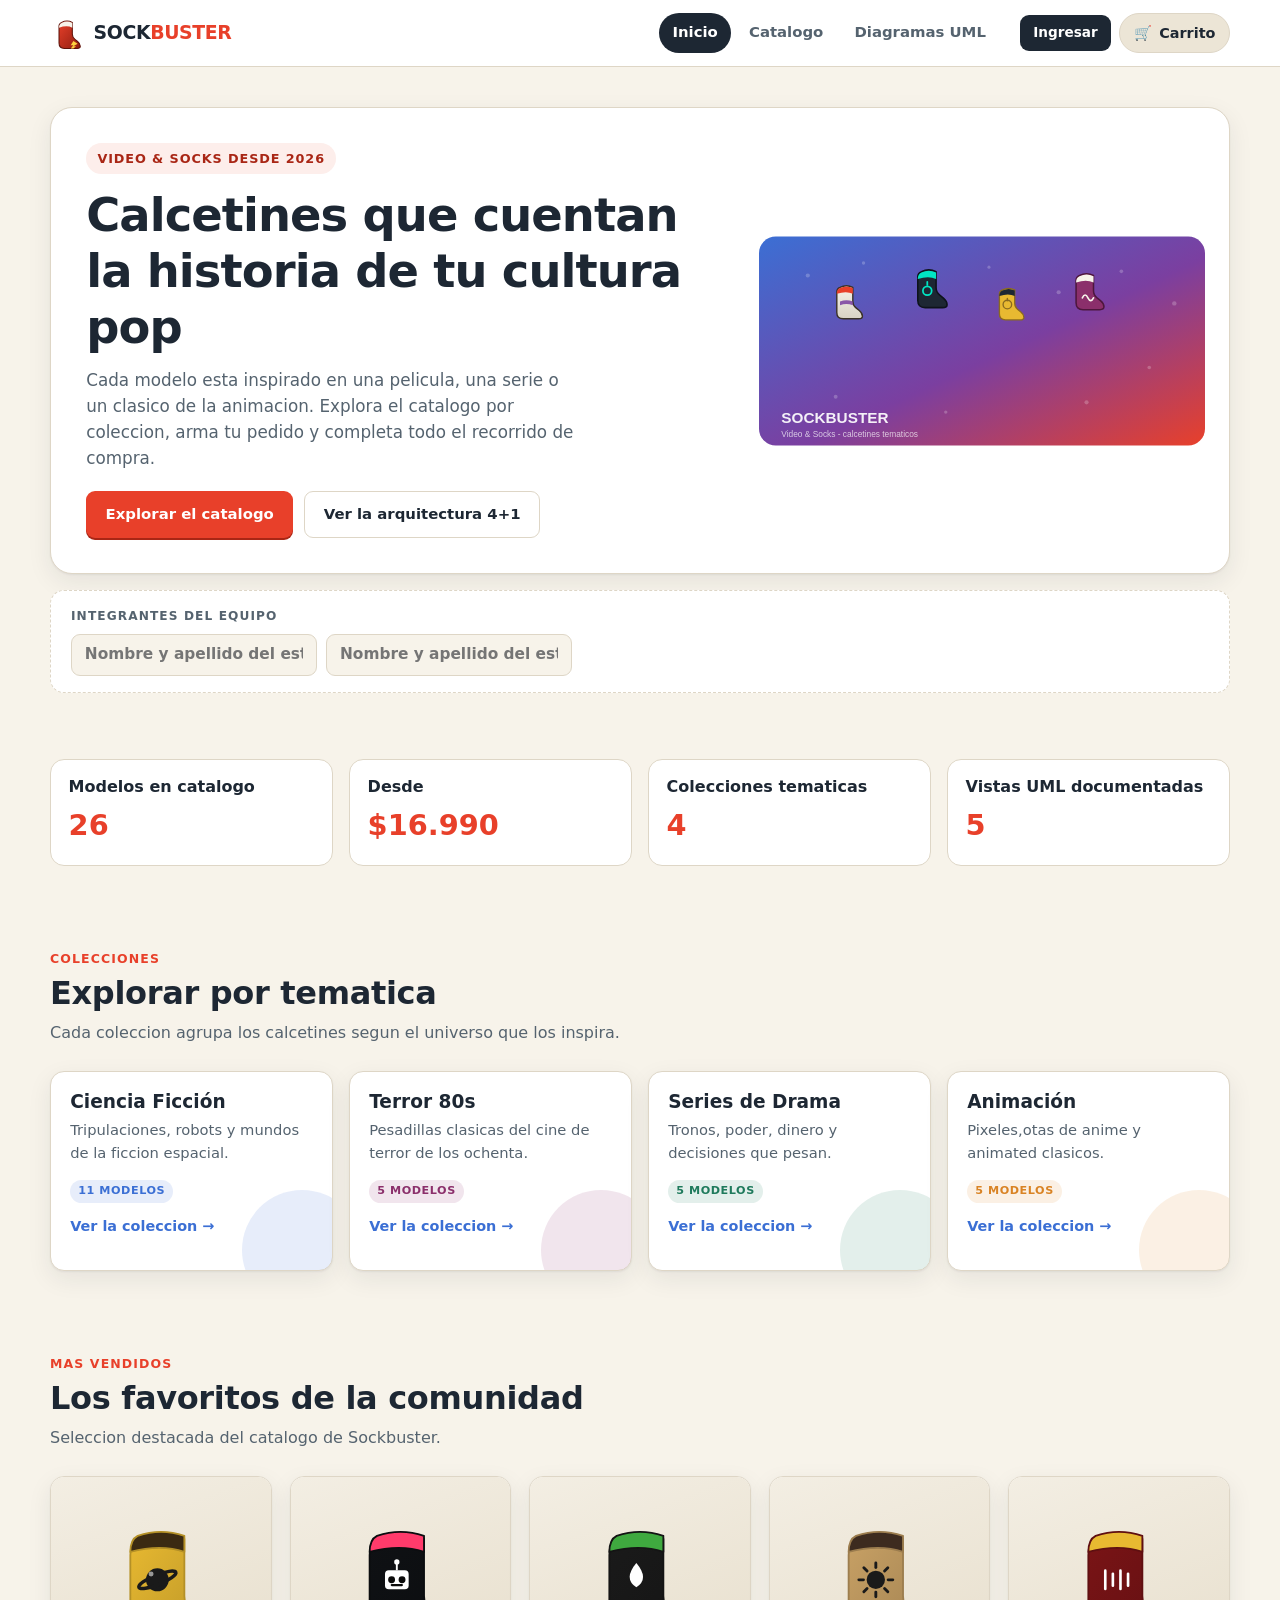
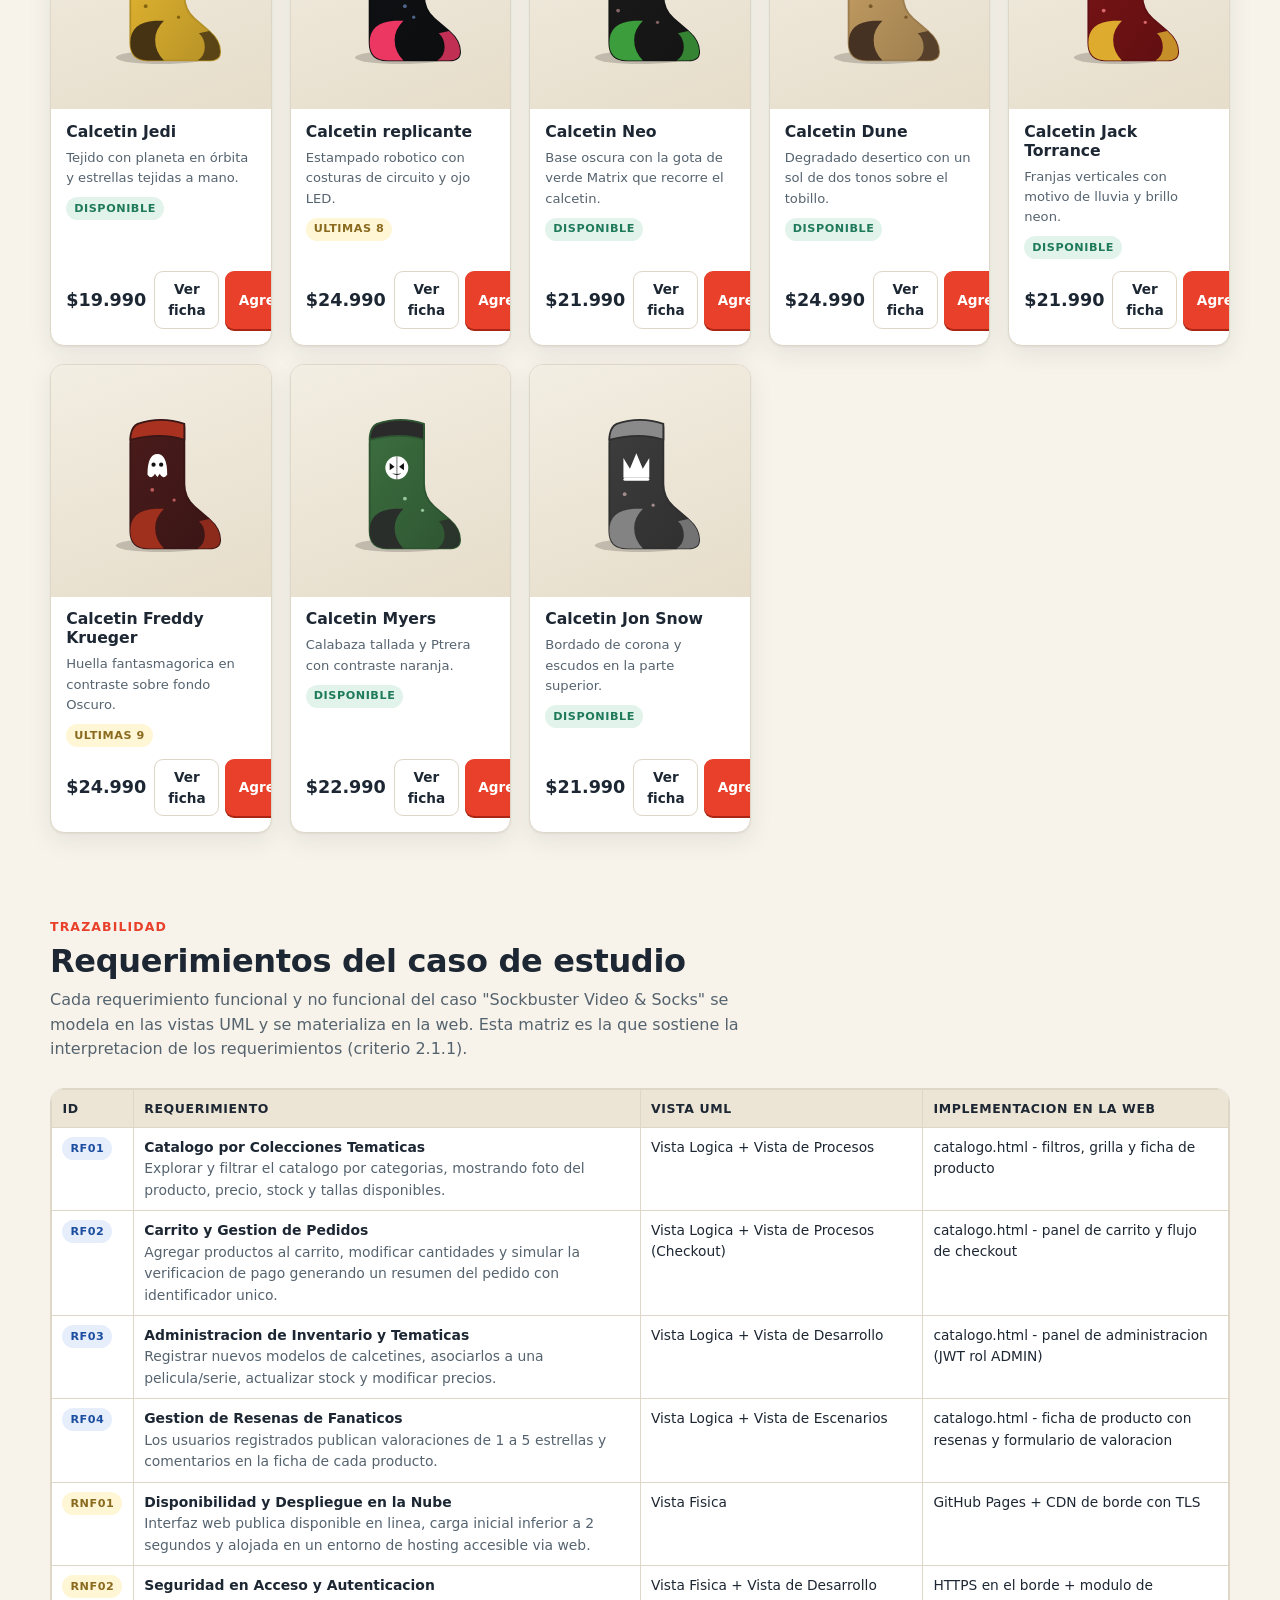
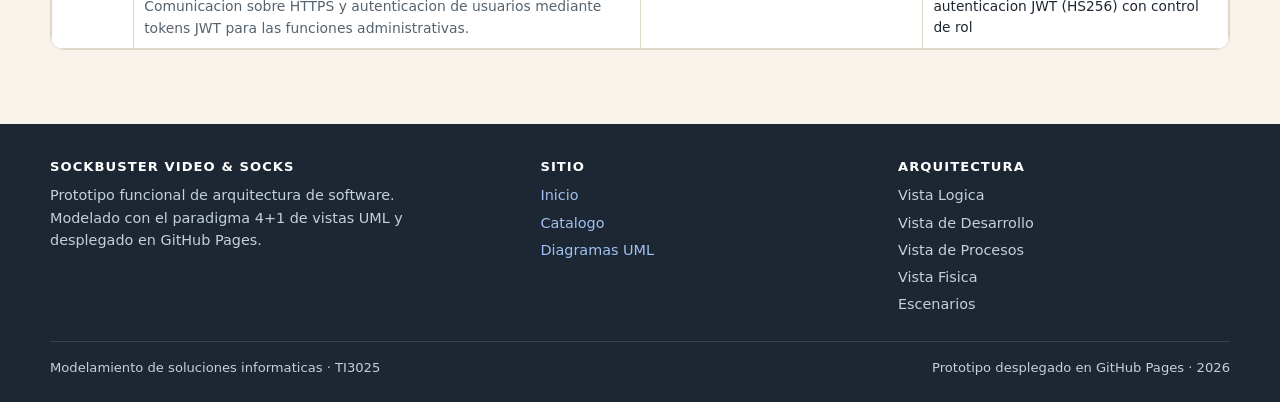
==== index.html @ 5c817a1e "feat: Sockbuster Video & Socks - prototipo web con arquitectura 4+1 Sitio estatico de tres paginas (" ====
<!DOCTYPE html>
<html lang="es">
<head>
  <meta charset="UTF-8">
  <meta name="viewport" content="width=device-width, initial-scale=1">
  <title>Sockbuster Video &amp; Socks - Calcetines tematicos</title>
  <meta name="description" content="Sockbuster: tienda especializada en calcetines tematicos inspirados en peliculas clasicas, series de culto y cultura pop. Prototipo web con arquitectura 4+1 UML.">
  <link rel="icon" type="image/svg+xml" href="assets/img/logo.svg">
  <link rel="stylesheet" href="assets/css/estilos.css">
</head>
<body>
  <header class="cabecera">
    <div class="contenedor cabecera__fila">
      <a class="marca" href="index.html">
        <img src="assets/img/logo.svg" alt="Logo de Sockbuster" width="34" height="34">
        <span>SOCK<b>BUSTER</b></span>
      </a>
      <nav class="nav-principal" aria-label="Navegacion principal">
        <a href="index.html">Inicio</a>
        <a href="catalogo.html">Catalogo</a>
        <a href="diagramas.html">Diagramas UML</a>
      </nav>
      <div class="acciones-cabecera">
        <div id="zonaSesion" style="display:flex;gap:.4rem;align-items:center"></div>
        <button class="boton-icono" type="button" id="botonAbrirCarrito" aria-label="Abrir carrito de compras">
          <span aria-hidden="true">🛒</span> Carrito
          <span class="contador" id="contadorCarrito" hidden>0</span>
        </button>
      </div>
    </div>
  </header>

  <main>
    <!-- ------------------------------------------------------------ hero -->
    <section class="hero">
      <div class="contenedor">
        <div class="hero__panel">
          <div class="hero__texto">
            <span class="hero__etiqueta">Video &amp; Socks desde 2026</span>
            <h1>Calcetines que cuentan la historia de tu cultura pop</h1>
            <p class="hero__destacado">
              Cada modelo esta inspirado en una pelicula, una serie o un clasico de la animacion.
              Explora el catalogo por coleccion, arma tu pedido y completa todo el recorrido de compra.
            </p>
            <div class="hero__cta">
              <a class="boton boton--primario" href="catalogo.html">Explorar el catalogo</a>
              <a class="boton boton--fantasma" href="diagramas.html">Ver la arquitectura 4+1</a>
            </div>
          </div>
          <div class="hero__arte">
            <img src="assets/img/hero.svg" alt="Coleccion de calcetines tematicos Sockbuster" width="640" height="300">
          </div>
        </div>

        <!-- ------------------------------------------------- credenciales -->
        <div class="creditos">
          <div class="creditos__titulo">Integrantes del equipo</div>
          <div class="creditos__nombres">
            <!-- Los nombres de los estudiantes se completan aqui (campos editables). -->
            <input class="campo-nombre" type="text" placeholder="Nombre y apellido del estudiante" aria-label="Nombre del estudiante">
            <input class="campo-nombre" type="text" placeholder="Nombre y apellido del estudiante" aria-label="Nombre del estudiante">
          </div>
        </div>
      </div>
    </section>

    <!-- ------------------------------------------------------ metricas -->
    <section class="seccion">
      <div class="contenedor">
        <div class="rejilla-2" style="grid-template-columns:repeat(auto-fit,minmax(200px,1fr))">
          <div class="tarjeta-info">
            <h4>Modelos en catalogo</h4>
            <p style="font-size:1.8rem;font-weight:800;margin:0;color:var(--rojo)" id="totalModelos">-</p>
          </div>
          <div class="tarjeta-info">
            <h4>Desde</h4>
            <p style="font-size:1.8rem;font-weight:800;margin:0;color:var(--rojo)" id="precioDesde">-</p>
          </div>
          <div class="tarjeta-info">
            <h4>Colecciones tematicas</h4>
            <p style="font-size:1.8rem;font-weight:800;margin:0;color:var(--rojo)">4</p>
          </div>
          <div class="tarjeta-info">
            <h4>Vistas UML documentadas</h4>
            <p style="font-size:1.8rem;font-weight:800;margin:0;color:var(--rojo)">5</p>
          </div>
        </div>
      </div>
    </section>

    <!-- --------------------------------------------------- colecciones -->
    <section class="seccion">
      <div class="contenedor">
        <div class="seccion__cabecera">
          <div class="eyebrow">Colecciones</div>
          <h2>Explorar por tematica</h2>
          <p>Cada coleccion agrupa los calcetines segun el universo que los inspira.</p>
        </div>
        <div class="rejilla-colecciones" id="rejillaColecciones"></div>
      </div>
    </section>

    <!-- ------------------------------------------------------ destacados -->
    <section class="seccion">
      <div class="contenedor">
        <div class="seccion__cabecera">
          <div class="eyebrow">Mas vendidos</div>
          <h2>Los favoritos de la comunidad</h2>
          <p>Seleccion destacada del catalogo de Sockbuster.</p>
        </div>
        <div class="rejilla-productos" id="rejillaDestacados"></div>
      </div>
    </section>

    <!-- --------------------------------------------------- requerimientos -->
    <section class="seccion">
      <div class="contenedor">
        <div class="seccion__cabecera">
          <div class="eyebrow">Trazabilidad</div>
          <h2>Requerimientos del caso de estudio</h2>
          <p>
            Cada requerimiento funcional y no funcional del caso "Sockbuster Video &amp; Socks" se
            modela en las vistas UML y se materializa en la web. Esta matriz es la que sostiene la
            interpretacion de los requerimientos (criterio 2.1.1).
          </p>
        </div>
        <div style="overflow-x:auto;background:var(--superficie);border:1px solid var(--borde);border-radius:var(--radio)">
          <table class="tabla-traza">
            <thead>
              <tr>
                <th style="width:72px">ID</th>
                <th>Requerimiento</th>
                <th style="width:24%">Vista UML</th>
                <th style="width:26%">Implementacion en la web</th>
              </tr>
            </thead>
            <tbody id="cuerpoRequisitos"></tbody>
          </table>
        </div>
      </div>
    </section>
  </main>

  <footer class="pie">
    <div class="contenedor">
      <div class="pie__rejilla">
        <div>
          <h4>Sockbuster Video &amp; Socks</h4>
          <p style="font-size:.9rem;max-width:44ch">
            Prototipo funcional de arquitectura de software. Modelado con el paradigma 4+1 de
            vistas UML y desplegado en GitHub Pages.
          </p>
        </div>
        <div>
          <h4>Sitio</h4>
          <ul>
            <li><a href="index.html">Inicio</a></li>
            <li><a href="catalogo.html">Catalogo</a></li>
            <li><a href="diagramas.html">Diagramas UML</a></li>
          </ul>
        </div>
        <div>
          <h4>Arquitectura</h4>
          <ul>
            <li>Vista Logica</li>
            <li>Vista de Desarrollo</li>
            <li>Vista de Procesos</li>
            <li>Vista Fisica</li>
            <li>Escenarios</li>
          </ul>
        </div>
      </div>
      <div class="pie__firma">
        <span>Modelamiento de soluciones informaticas &middot; TI3025</span>
        <span>Prototipo desplegado en GitHub Pages &middot; 2026</span>
      </div>
    </div>
  </footer>

  <script type="module" src="assets/js/paginas/inicio.js"></script>
</body>
</html>
---- assets/css/estilos.css ----
/* =============================================================================
   Sockbuster - hoja de estilos principal
   Tema claro (requisito: los diagramas SVG se sirven con fondo blanco horneado)
   ============================================================================= */

:root {
  --rojo: #e8402a;
  --rojo-osc: #a92615;
  --naranja: #ff8a3d;
  --crema: #f7f3ea;
  --arena: #ece5d6;
  --tinta: #1d2733;
  --tinta-suave: #55636f;
  --azul: #3b6fd4;
  --morado: #7b3fa0;
  --verde: #1f7a5c;
  --ambar: #ffd23f;

  --borde: #ded6c6;
  --borde-suave: #eae3d5;
  --superficie: #ffffff;
  --fondo: var(--crema);

  --radio: 14px;
  --radio-chico: 9px;
  --sombra: 0 1px 2px rgba(29, 39, 51, .06), 0 8px 24px rgba(29, 39, 51, .08);
  --sombra-alta: 0 12px 40px rgba(29, 39, 51, .18);

  --ancho: 1180px;
  --fuente: "Segoe UI", system-ui, -apple-system, "Helvetica Neue", Arial, sans-serif;
  --mono: "SFMono-Regular", Consolas, "Liberation Mono", Menlo, monospace;
}

* { box-sizing: border-box; }

html { scroll-behavior: smooth; }

body {
  margin: 0;
  font-family: var(--fuente);
  color: var(--tinta);
  background: var(--fondo);
  line-height: 1.55;
  -webkit-font-smoothing: antialiased;
}

img { max-width: 100%; display: block; }
a { color: var(--azul); text-decoration: none; }
a:hover { text-decoration: underline; }

h1, h2, h3, h4 { line-height: 1.2; margin: 0 0 .5rem; }
h1 { font-size: clamp(1.9rem, 4vw, 2.9rem); letter-spacing: -.02em; }
h2 { font-size: clamp(1.4rem, 2.6vw, 2rem); letter-spacing: -.01em; }
h3 { font-size: 1.16rem; }
p  { margin: 0 0 1rem; }

.contenedor { width: min(100% - 2rem, var(--ancho)); margin-inline: auto; }
.oculto { display: none !important; }
.sr-solo {
  position: absolute; width: 1px; height: 1px; padding: 0; margin: -1px;
  overflow: hidden; clip: rect(0 0 0 0); white-space: nowrap; border: 0;
}

/* ---------------------------------------------------------------- cabecera */
.cabecera {
  background: var(--superficie);
  border-bottom: 1px solid var(--borde);
  position: sticky; top: 0; z-index: 60;
}
.cabecera__fila {
  display: flex; align-items: center; gap: 1.25rem;
  min-height: 66px;
}
.marca {
  display: flex; align-items: center; gap: .6rem;
  font-weight: 800; font-size: 1.18rem; letter-spacing: -.02em;
  color: var(--tinta); text-decoration: none; flex-shrink: 0;
}
.marca:hover { text-decoration: none; }
.marca img { width: 34px; height: 34px; }
.marca span b { color: var(--rojo); }

.nav-principal { display: flex; gap: .25rem; margin-left: auto; }
.nav-principal a {
  padding: .5rem .85rem; border-radius: 999px; font-weight: 600;
  color: var(--tinta-suave); font-size: .93rem;
}
.nav-principal a:hover { background: var(--arena); text-decoration: none; color: var(--tinta); }
.nav-principal a.activo { background: var(--tinta); color: #fff; }

.acciones-cabecera { display: flex; align-items: center; gap: .5rem; }
.boton-icono {
  position: relative; display: inline-flex; align-items: center; gap: .45rem;
  background: var(--arena); border: 1px solid var(--borde); color: var(--tinta);
  border-radius: 999px; padding: .48rem .85rem; font: inherit; font-size: .9rem;
  font-weight: 600; cursor: pointer;
}
.boton-icono:hover { background: #fff; border-color: var(--tinta-suave); }
.contador {
  position: absolute; top: -6px; right: -6px; min-width: 20px; height: 20px;
  border-radius: 999px; background: var(--rojo); color: #fff; font-size: .72rem;
  font-weight: 700; display: grid; place-items: center; padding: 0 5px;
  border: 2px solid var(--superficie);
}
.contador[hidden] { display: none; }

/* ------------------------------------------------------------------ botones */
.boton {
  display: inline-flex; align-items: center; justify-content: center; gap: .5rem;
  border: 1px solid transparent; border-radius: var(--radio-chico);
  padding: .68rem 1.15rem; font: inherit; font-weight: 650; font-size: .93rem;
  cursor: pointer; transition: transform .06s ease, box-shadow .15s ease, background .15s ease;
  text-decoration: none;
}
.boton:hover { text-decoration: none; }
.boton:active { transform: translateY(1px); }
.boton:disabled { opacity: .5; cursor: not-allowed; transform: none; }
.boton--primario { background: var(--rojo); color: #fff; box-shadow: 0 2px 0 var(--rojo-osc); }
.boton--primario:hover:not(:disabled) { background: #cf3521; }
.boton--secundario { background: var(--tinta); color: #fff; }
.boton--secundario:hover:not(:disabled) { background: #2b3a4b; }
.boton--fantasma { background: transparent; color: var(--tinta); border-color: var(--borde); }
.boton--fantasma:hover:not(:disabled) { background: var(--arena); }
.boton--peligro { background: transparent; color: var(--rojo); border-color: #f0bdb5; }
.boton--peligro:hover:not(:disabled) { background: #fdeeeb; }
.boton--bloque { width: 100%; }
.boton--chico { padding: .42rem .8rem; font-size: .85rem; }

/* -------------------------------------------------------------------- hero */
.hero { padding: 2.5rem 0 1.5rem; }
.hero__panel {
  background: var(--superficie); border: 1px solid var(--borde);
  border-radius: 22px; overflow: hidden; box-shadow: var(--sombra);
  display: grid; grid-template-columns: 1.15fr .85fr; align-items: center; gap: 1rem;
}
.hero__texto { padding: 2.2rem; }
.hero__etiqueta {
  display: inline-flex; align-items: center; gap: .45rem;
  background: #fdeeeb; color: var(--rojo-osc); font-weight: 700; font-size: .8rem;
  text-transform: uppercase; letter-spacing: .07em;
  padding: .34rem .7rem; border-radius: 999px; margin-bottom: .9rem;
}
.hero h1 { margin-bottom: .7rem; }
.hero__destacado { color: var(--tinta-suave); font-size: 1.05rem; max-width: 46ch; }
.hero__cta { display: flex; gap: .7rem; flex-wrap: wrap; margin-top: 1.3rem; }
.hero__arte { padding: 1.5rem; }
.hero__arte img { border-radius: 16px; width: 100%; }

/* ------------------------------------------------------------- credenciales */
.creditos {
  margin-top: 1rem; background: var(--superficie); border: 1px dashed var(--borde);
  border-radius: var(--radio); padding: 1rem 1.25rem;
}
.creditos__titulo {
  font-size: .76rem; text-transform: uppercase; letter-spacing: .09em;
  color: var(--tinta-suave); font-weight: 700; margin-bottom: .5rem;
}
.creditos__nombres {
  display: flex; gap: .6rem; flex-wrap: wrap; align-items: center;
}
.campo-nombre {
  font: inherit; font-weight: 650; font-size: .96rem; color: var(--tinta);
  background: var(--crema); border: 1px solid var(--borde);
  border-radius: var(--radio-chico); padding: .5rem .8rem; min-width: 15rem;
}
.campo-nombre:focus { outline: 2px solid var(--azul); outline-offset: 1px; background: #fff; }

/* ------------------------------------------------------------------ seccion */
.seccion { padding: 2.6rem 0; }
.seccion__cabecera { margin-bottom: 1.6rem; }
.seccion__cabecera p { color: var(--tinta-suave); margin: 0; max-width: 70ch; }
.eyebrow {
  font-size: .78rem; text-transform: uppercase; letter-spacing: .09em;
  color: var(--rojo); font-weight: 750; margin-bottom: .35rem;
}

/* --------------------------------------------------------------- colecciones */
.rejilla-colecciones {
  display: grid; grid-template-columns: repeat(auto-fit, minmax(230px, 1fr)); gap: 1rem;
}
.tarjeta-coleccion {
  border: 1px solid var(--borde); border-radius: var(--radio); padding: 1.2rem;
  background: var(--superficie); box-shadow: var(--sombra); position: relative; overflow: hidden;
}
.tarjeta-coleccion::after {
  content: ""; position: absolute; inset: auto -30px -40px auto;
  width: 120px; height: 120px; border-radius: 50%; opacity: .12;
  background: var(--color-coleccion, var(--rojo));
}
.tarjeta-coleccion h3 { margin-bottom: .35rem; }
.tarjeta-coleccion p { color: var(--tinta-suave); font-size: .92rem; margin: 0 0 .8rem; }
.tarjeta-coleccion a { font-weight: 650; font-size: .9rem; }

/* ----------------------------------------------------------------- productos */
.rejilla-productos {
  display: grid; grid-template-columns: repeat(auto-fill, minmax(215px, 1fr)); gap: 1.1rem;
}
.tarjeta-producto {
  background: var(--superficie); border: 1px solid var(--borde);
  border-radius: var(--radio); overflow: hidden; box-shadow: var(--sombra);
  display: flex; flex-direction: column; transition: transform .16s ease, box-shadow .16s ease;
}
.tarjeta-producto:hover { transform: translateY(-3px); box-shadow: var(--sombra-alta); }
.tarjeta-producto__arte {
  background: linear-gradient(160deg, #f3eee3, #e6ddca);
  display: grid; place-items: center; padding: 1rem; aspect-ratio: 1 / 1;
}
.tarjeta-producto__arte img { width: 78%; transition: transform .18s ease; }
.tarjeta-producto:hover .tarjeta-producto__arte img { transform: scale(1.05) rotate(-2deg); }
.tarjeta-producto__cuerpo { padding: .85rem .95rem 1rem; display: flex; flex-direction: column; gap: .4rem; flex: 1; }
.tarjeta-producto__nombre { font-weight: 700; font-size: .98rem; margin: 0; }
.tarjeta-producto__meta { font-size: .82rem; color: var(--tinta-suave); margin: 0; }
.tarjeta-producto__pie { display: flex; align-items: center; justify-content: space-between; gap: .5rem; margin-top: auto; padding-top: .35rem; }
.precio { font-weight: 800; font-size: 1.1rem; }
.precio span { font-size: .74rem; font-weight: 600; color: var(--tinta-suave); }

.etiqueta {
  display: inline-block; font-size: .7rem; font-weight: 700; padding: .18rem .5rem;
  border-radius: 999px; background: var(--arena); color: var(--tinta-suave);
  text-transform: uppercase; letter-spacing: .05em;
}
.etiqueta--verde { background: #e2f3ec; color: var(--verde); }
.etiqueta--roja  { background: #fdeeeb; color: var(--rojo-osc); }
.etiqueta--ambar { background: #fff6d6; color: #8a6a1f; }
.etiqueta--azul  { background: #e6eefc; color: #1c4ea0; }

.estrellas { color: var(--ambar); letter-spacing: .06em; font-size: .95rem; }
.estrellas .vacias { color: #d8d2c4; }

/* ------------------------------------------------------------------ filtros */
.layout-catalogo { display: grid; grid-template-columns: 262px 1fr; gap: 1.5rem; align-items: start; }
.panel-filtros {
  background: var(--superficie); border: 1px solid var(--borde);
  border-radius: var(--radio); padding: 1.1rem; box-shadow: var(--sombra);
  position: sticky; top: 84px;
}
.panel-filtros h3 { font-size: .82rem; text-transform: uppercase; letter-spacing: .08em; color: var(--tinta-suave); margin: 1.1rem 0 .5rem; }
.panel-filtros h3:first-child { margin-top: 0; }
.grupo-check { display: flex; flex-direction: column; gap: .35rem; }
.grupo-check label { display: flex; align-items: center; gap: .5rem; font-size: .92rem; cursor: pointer; }
.grupo-check input { accent-color: var(--rojo); width: 16px; height: 16px; }
.rango { display: flex; align-items: center; gap: .5rem; }
.rango input {
  width: 100%; font: inherit; padding: .42rem .55rem; border: 1px solid var(--borde);
  border-radius: var(--radio-chico); background: var(--crema);
}
.rango input:focus { outline: 2px solid var(--azul); outline-offset: 1px; }

.buscador { position: relative; margin-bottom: 1rem; }
.buscador input {
  width: 100%; font: inherit; padding: .7rem .9rem .7rem 2.3rem;
  border: 1px solid var(--borde); border-radius: 999px; background: var(--superficie);
  box-shadow: var(--sombra);
}
.buscador input:focus { outline: 2px solid var(--azul); outline-offset: 1px; }
.buscador::before {
  content: "\1F50D"; position: absolute; left: .85rem; top: 50%; transform: translateY(-50%);
  font-size: .9rem; opacity: .6;
}

.barra-resultados {
  display: flex; align-items: center; justify-content: space-between;
  gap: 1rem; flex-wrap: wrap; margin-bottom: 1rem;
}
.barra-resultados p { margin: 0; color: var(--tinta-suave); font-size: .92rem; }
.chips { display: flex; gap: .4rem; flex-wrap: wrap; }
.chip {
  display: inline-flex; align-items: center; gap: .35rem; font-size: .82rem;
  background: var(--arena); border: 1px solid var(--borde); border-radius: 999px;
  padding: .25rem .65rem;
}
.chip button { border: 0; background: none; cursor: pointer; font: inherit; color: var(--tinta-suave); padding: 0; line-height: 1; }

/* -------------------------------------------------------------------- modales */
.modal-fondo {
  position: fixed; inset: 0; background: rgba(20, 27, 36, .58);
  display: grid; place-items: center; padding: 1rem; z-index: 100;
  backdrop-filter: blur(2px);
}
.modal {
  background: var(--superficie); border-radius: 18px; box-shadow: var(--sombra-alta);
  width: min(100%, 780px); max-height: 90vh; overflow: auto; padding: 1.5rem;
}
.modal--ancho { width: min(100%, 980px); }
.modal--estrecho { width: min(100%, 460px); }
.modal__cabecera { display: flex; align-items: flex-start; justify-content: space-between; gap: 1rem; margin-bottom: 1rem; }
.modal__cabecera h3 { margin: 0; }
.cerrar {
  border: 0; background: var(--arena); width: 34px; height: 34px; border-radius: 50%;
  cursor: pointer; font-size: 1.1rem; line-height: 1; color: var(--tinta); flex-shrink: 0;
}
.cerrar:hover { background: var(--tinta); color: #fff; }

/* ------------------------------------------------------------------- campos */
.campos { display: grid; gap: .85rem; }
.campo { display: grid; gap: .3rem; }
.campo label { font-size: .85rem; font-weight: 650; color: var(--tinta-suave); }
.campo input, .campo select, .campo textarea {
  font: inherit; padding: .62rem .75rem; border: 1px solid var(--borde);
  border-radius: var(--radio-chico); background: var(--crema); width: 100%;
}
.campo input:focus, .campo select:focus, .campo textarea:focus { outline: 2px solid var(--azul); outline-offset: 1px; background: #fff; }
.campo--error input { border-color: var(--rojo); }
.mensaje-error { color: var(--rojo-osc); font-size: .84rem; margin: 0; }
.formulario-rejilla { display: grid; grid-template-columns: 1fr 1fr; gap: .85rem; }
.formulario-rejilla .ancho-total { grid-column: 1 / -1; }

/* -------------------------------------------------------------------- avisos */
.avisos { position: fixed; right: 1rem; bottom: 1rem; z-index: 200; display: grid; gap: .5rem; justify-items: end; }
.aviso {
  background: var(--tinta); color: #fff; padding: .75rem 1rem; border-radius: var(--radio-chico);
  box-shadow: var(--sombra-alta); font-size: .92rem; max-width: 340px;
  animation: aparecer .2s ease;
}
.aviso--ok { background: var(--verde); }
.aviso--error { background: var(--rojo-osc); }
@keyframes aparecer { from { opacity: 0; transform: translateY(8px); } to { opacity: 1; transform: none; } }

/* ------------------------------------------------------------------- carrito */
.carrito-panel {
  position: fixed; top: 0; right: 0; bottom: 0; width: min(100%, 420px);
  background: var(--superficie); box-shadow: var(--sombra-alta); z-index: 110;
  display: flex; flex-direction: column; transform: translateX(100%);
  transition: transform .22s ease;
}
.carrito-panel.abierto { transform: none; }
.carrito-panel__cabecera { display: flex; align-items: center; justify-content: space-between; padding: 1.1rem 1.25rem; border-bottom: 1px solid var(--borde); }
.carrito-panel__cabecera h3 { margin: 0; }
.carrito-panel__cuerpo { flex: 1; overflow: auto; padding: 1rem 1.25rem; }
.carrito-panel__pie { border-top: 1px solid var(--borde); padding: 1rem 1.25rem; background: var(--crema); }
.item-carrito { display: grid; grid-template-columns: 54px 1fr auto; gap: .7rem; align-items: center; padding: .7rem 0; border-bottom: 1px solid var(--borde-suave); }
.item-carrito img { width: 54px; height: 54px; background: var(--arena); border-radius: var(--radio-chico); padding: .3rem; }
.item-carrito__nombre { font-weight: 650; font-size: .92rem; }
.item-carrito__precio { font-size: .84rem; color: var(--tinta-suave); }
.cantidad { display: inline-flex; align-items: center; border: 1px solid var(--borde); border-radius: 999px; overflow: hidden; }
.cantidad button { border: 0; background: var(--arena); width: 26px; height: 26px; cursor: pointer; font: inherit; line-height: 1; }
.cantidad button:hover { background: var(--tinta); color: #fff; }
.cantidad span { min-width: 26px; text-align: center; font-size: .88rem; font-weight: 650; }
.total-carrito { display: flex; justify-content: space-between; font-weight: 700; margin-bottom: .8rem; font-size: 1.05rem; }

/* ------------------------------------------------------------------ resenas */
.resena { border-top: 1px solid var(--borde-suave); padding: .85rem 0; }
.resena:first-child { border-top: 0; }
.resena__cabecera { display: flex; align-items: center; gap: .6rem; flex-wrap: wrap; }
.resena__autor { font-weight: 650; font-size: .92rem; }
.resena__fecha { font-size: .8rem; color: var(--tinta-suave); }
.resena__texto { margin: .3rem 0 0; font-size: .93rem; }
.selector-estrellas { display: inline-flex; gap: .15rem; font-size: 1.35rem; cursor: pointer; user-select: none; }
.selector-estrellas button { border: 0; background: none; cursor: pointer; font-size: 1.35rem; line-height: 1; padding: 0 .05rem; color: var(--ambar); }
.selector-estrellas button.vacia { color: #d8d2c4; }

/* ------------------------------------------------------------------- admin */
.tabla { width: 100%; border-collapse: collapse; font-size: .9rem; }
.tabla th, .tabla td { text-align: left; padding: .55rem .6rem; border-bottom: 1px solid var(--borde-suave); }
.tabla th { font-size: .76rem; text-transform: uppercase; letter-spacing: .06em; color: var(--tinta-suave); }
.tabla input, .tabla select { font: inherit; padding: .35rem .45rem; border: 1px solid var(--borde); border-radius: 6px; width: 100%; background: var(--crema); }
.tabla input:focus, .tabla select:focus { outline: 2px solid var(--azul); outline-offset: 1px; }
.tabla td.acciones { display: flex; gap: .3rem; }
.contenedor-grafico { background: var(--crema); border: 1px solid var(--borde); border-radius: var(--radio-chico); padding: .9rem; margin-bottom: 1rem; }

/* ---------------------------------------------------------------- diagramas */
.nav-vistas {
  position: sticky; top: 66px; z-index: 40; background: rgba(247,243,234,.96);
  backdrop-filter: blur(6px); border-bottom: 1px solid var(--borde);
}
.nav-vistas__lista { display: flex; gap: .3rem; overflow-x: auto; padding: .55rem 0; }
.nav-vistas a {
  white-space: nowrap; padding: .42rem .8rem; border-radius: 999px;
  font-size: .88rem; font-weight: 600; color: var(--tinta-suave);
}
.nav-vistas a:hover { background: var(--arena); text-decoration: none; color: var(--tinta); }
.nav-vistas a.activo { background: var(--tinta); color: #fff; }

.vista { padding: 2.4rem 0; border-bottom: 1px solid var(--borde); }
.vista:last-of-type { border-bottom: 0; }
.vista__cabecera { display: flex; align-items: baseline; gap: .8rem; flex-wrap: wrap; margin-bottom: .5rem; }
.vista__numero {
  background: var(--rojo); color: #fff; font-weight: 800; font-size: .8rem;
  width: 30px; height: 30px; border-radius: 50%; display: grid; place-items: center; flex-shrink: 0;
}
.vista__subtitulo { color: var(--tinta-suave); max-width: 78ch; }
.diagrama {
  background: var(--superficie); border: 1px solid var(--borde); border-radius: var(--radio);
  padding: 1.25rem; box-shadow: var(--sombra); overflow-x: auto; margin: 1.3rem 0;
}
.diagrama img { margin-inline: auto; height: auto; }
.diagrama__pie { font-size: .8rem; color: var(--tinta-suave); text-align: center; margin-top: .8rem; }
.fuente-code {
  background: #1d2733; color: #d6e2f0; border-radius: var(--radio-chico);
  padding: .9rem 1rem; overflow: auto; font-family: var(--mono); font-size: .8rem;
  line-height: 1.5; max-height: 380px;
}
details.fuente { margin: 1rem 0; }
details.fuente > summary {
  cursor: pointer; font-weight: 650; font-size: .9rem; color: var(--tinta-suave);
  padding: .5rem .2rem; list-style: none; display: flex; align-items: center; gap: .4rem;
}
details.fuente > summary::before { content: "\25B8"; transition: transform .15s ease; }
details.fuente[open] > summary::before { transform: rotate(90deg); }
details.fuente > summary:hover { color: var(--tinta); }

.rejilla-2 { display: grid; grid-template-columns: repeat(auto-fit, minmax(300px, 1fr)); gap: 1rem; }
.tarjeta-info { background: var(--superficie); border: 1px solid var(--borde); border-radius: var(--radio); padding: 1.1rem; }
.tarjeta-info h4 { margin-bottom: .4rem; }
.tarjeta-info p, .tarjeta-info li { font-size: .92rem; color: var(--tinta-suave); }
.tarjeta-info ul { margin: 0; padding-left: 1.1rem; }
.tarjeta-info code { background: var(--arena); padding: .1rem .35rem; border-radius: 4px; font-size: .85em; }

.tabla-traza { width: 100%; border-collapse: collapse; font-size: .87rem; background: var(--superficie); }
.tabla-traza th, .tabla-traza td { border: 1px solid var(--borde); padding: .55rem .65rem; text-align: left; vertical-align: top; }
.tabla-traza th { background: var(--arena); font-size: .78rem; text-transform: uppercase; letter-spacing: .05em; }
.tabla-traza td.ok { color: var(--verde); font-weight: 700; white-space: nowrap; }

/* ------------------------------------------------------------------- pie */
.pie { background: var(--tinta); color: #c3d0dd; padding: 2.2rem 0 1.5rem; margin-top: 2rem; }
.pie a { color: #9fc0f0; }
.pie__rejilla { display: grid; grid-template-columns: 1.4fr 1fr 1fr; gap: 1.6rem; }
.pie h4 { color: #fff; font-size: .82rem; text-transform: uppercase; letter-spacing: .08em; margin-bottom: .6rem; }
.pie ul { list-style: none; padding: 0; margin: 0; display: grid; gap: .3rem; font-size: .9rem; }
.pie__firma { border-top: 1px solid #35424f; margin-top: 1.6rem; padding-top: 1rem; font-size: .82rem; display: flex; justify-content: space-between; gap: 1rem; flex-wrap: wrap; }

/* --------------------------------------------------------------- responsive */
@media (max-width: 900px) {
  .hero__panel { grid-template-columns: 1fr; }
  .hero__arte { order: -1; }
  .layout-catalogo { grid-template-columns: 1fr; }
  .panel-filtros { position: static; }
  .pie__rejilla { grid-template-columns: 1fr 1fr; }
}
@media (max-width: 620px) {
  .nav-principal { display: none; }
  .formulario-rejilla { grid-template-columns: 1fr; }
  .pie__rejilla { grid-template-columns: 1fr; }
  .hero__texto { padding: 1.4rem; }
}
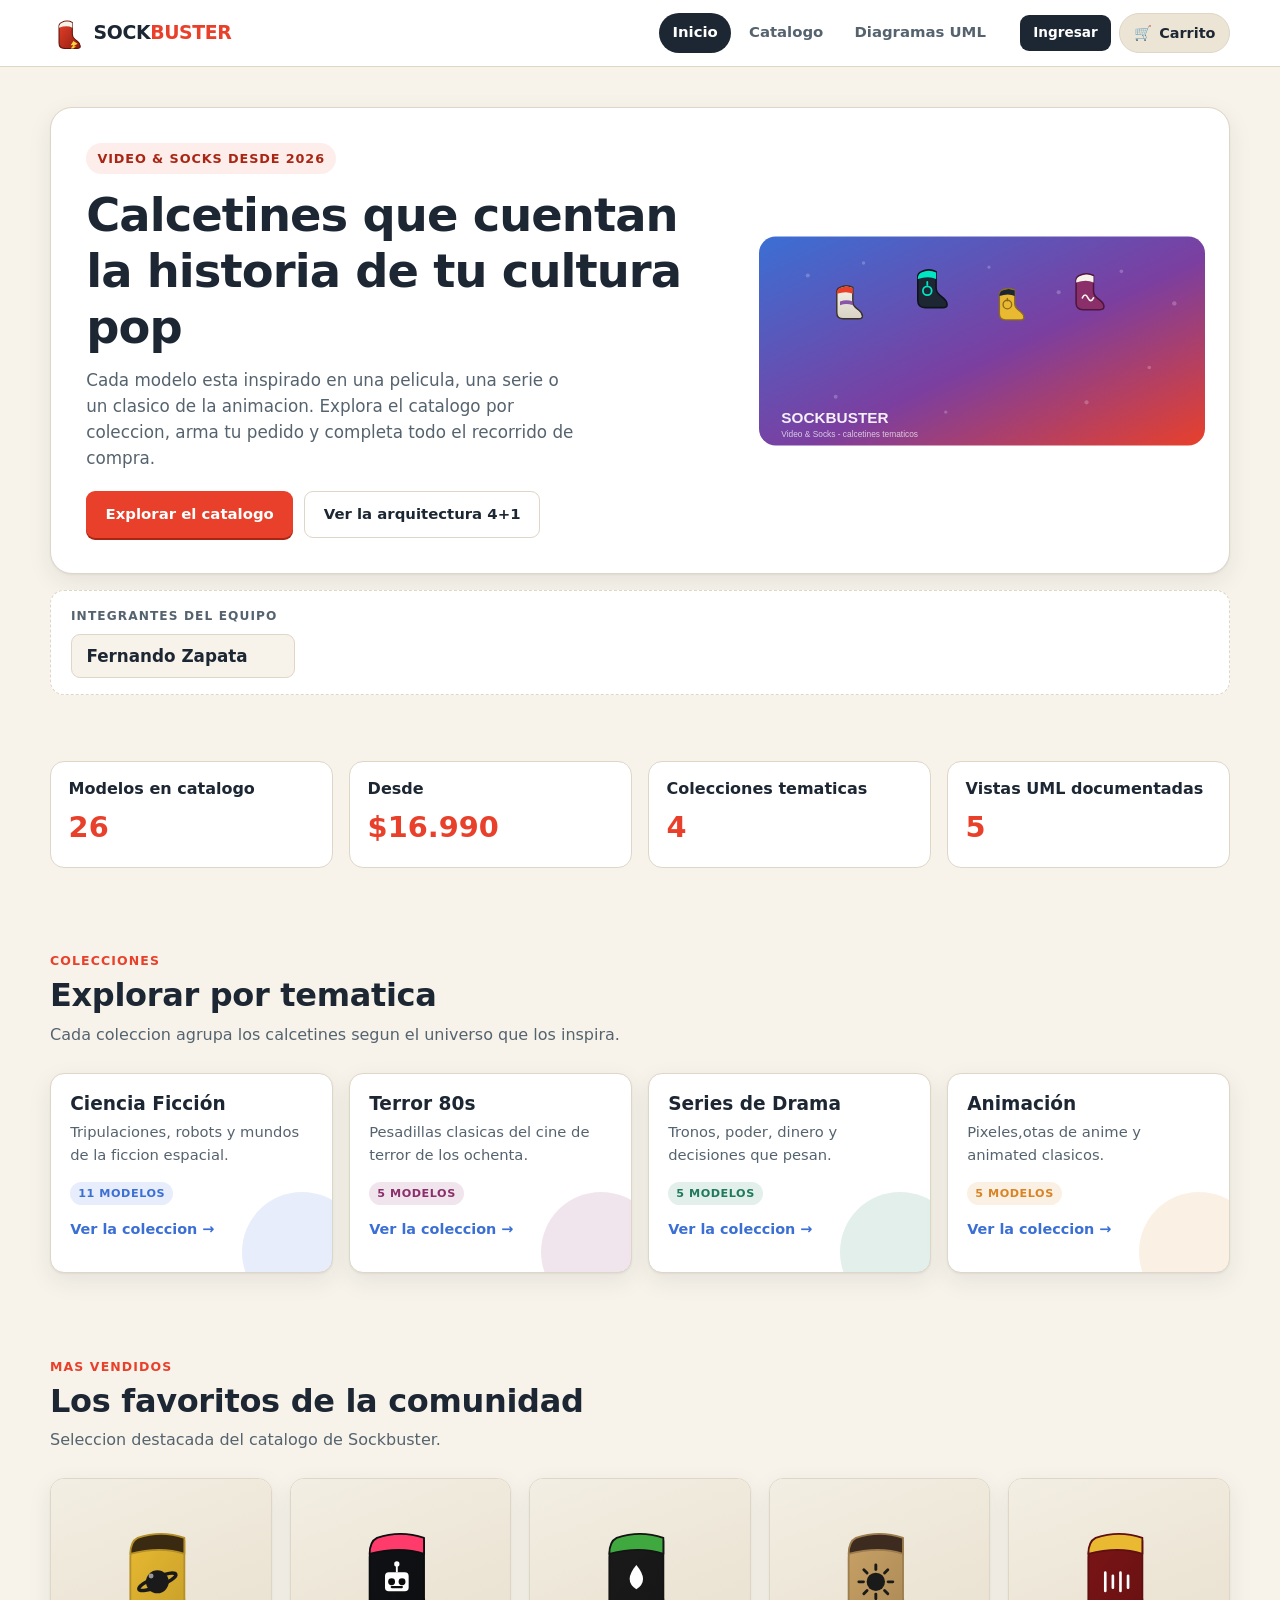
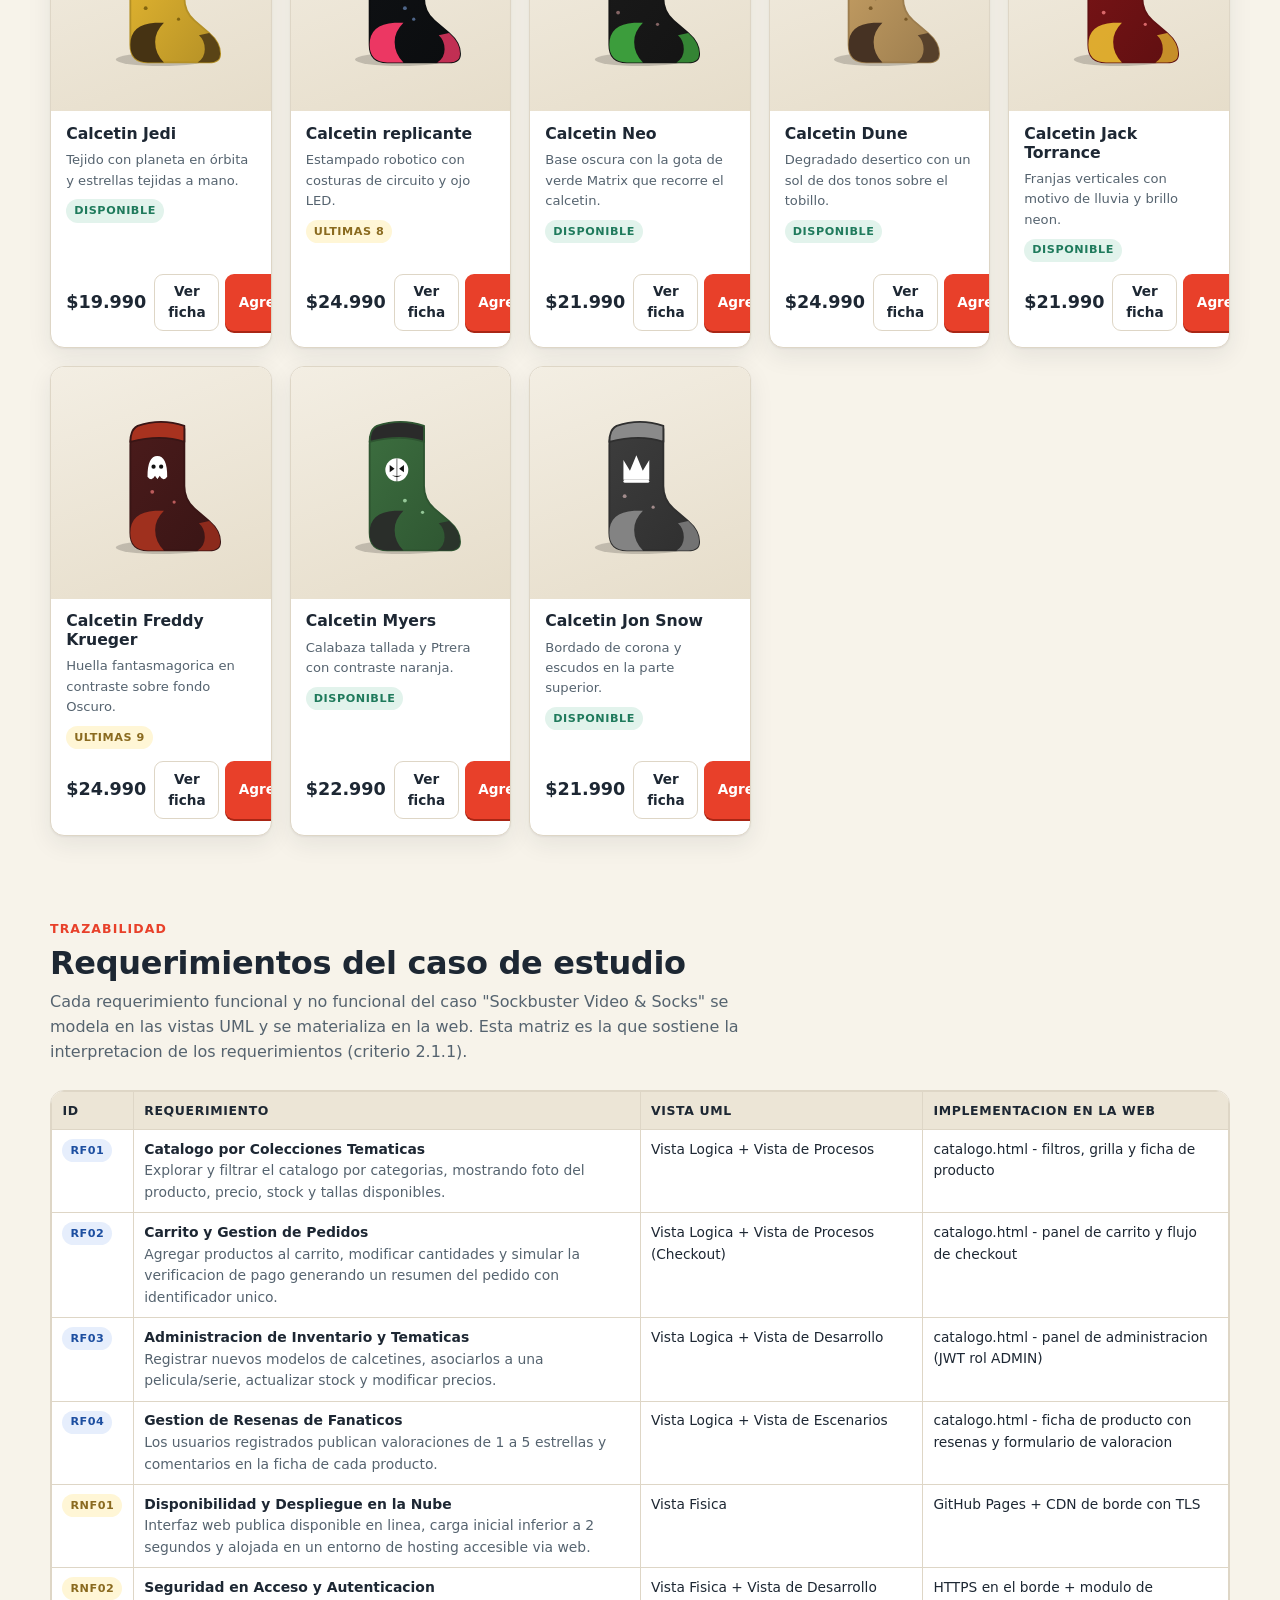
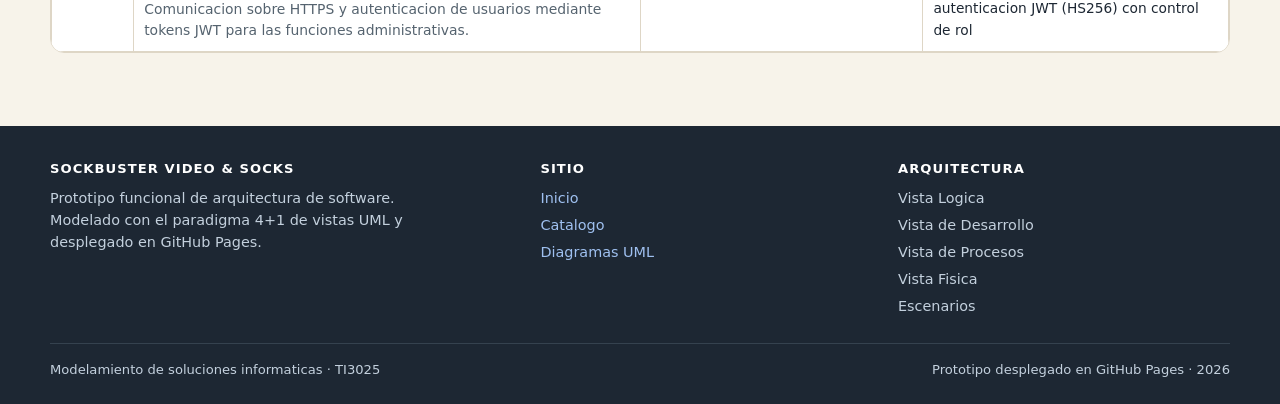
==== commit aac2d37e: "feat: identificar al integrante del equipo en la portada El bloque Integrantes del equipo pasa de do" ====
--- a/index.html
+++ b/index.html
@@ -56,9 +56,14 @@
         <div class="creditos">
           <div class="creditos__titulo">Integrantes del equipo</div>
           <div class="creditos__nombres">
-            <!-- Los nombres de los estudiantes se completan aqui (campos editables). -->
-            <input class="campo-nombre" type="text" placeholder="Nombre y apellido del estudiante" aria-label="Nombre del estudiante">
-            <input class="campo-nombre" type="text" placeholder="Nombre y apellido del estudiante" aria-label="Nombre del estudiante">
+            <!-- Nombre del estudiante. Es editable en el navegador (contenteditable):
+                 click en el nombre y escribir, sin tocar el codigo. -->
+            <span
+              class="nombre-integrante"
+              contenteditable="true"
+              spellcheck="false"
+              title="Editable en el navegador"
+            >Fernando Zapata</span>
           </div>
         </div>
       </div>
--- a/assets/css/estilos.css
+++ b/assets/css/estilos.css
@@ -158,6 +158,14 @@
 .creditos__nombres {
   display: flex; gap: .6rem; flex-wrap: wrap; align-items: center;
 }
+.nombre-integrante {
+  font-size: 1.05rem; font-weight: 700; color: var(--tinta);
+  background: var(--crema); border: 1px solid var(--borde);
+  border-radius: var(--radio-chico); padding: .5rem .9rem; min-width: 14rem;
+  display: inline-block; outline: none; transition: border-color .15s ease, background .15s ease;
+}
+.nombre-integrante:hover { border-color: var(--tinta-suave); }
+.nombre-integrante:focus { border-color: var(--azul); background: #fff; box-shadow: 0 0 0 2px rgba(59,111,212,.25); }
 .campo-nombre {
   font: inherit; font-weight: 650; font-size: .96rem; color: var(--tinta);
   background: var(--crema); border: 1px solid var(--borde);
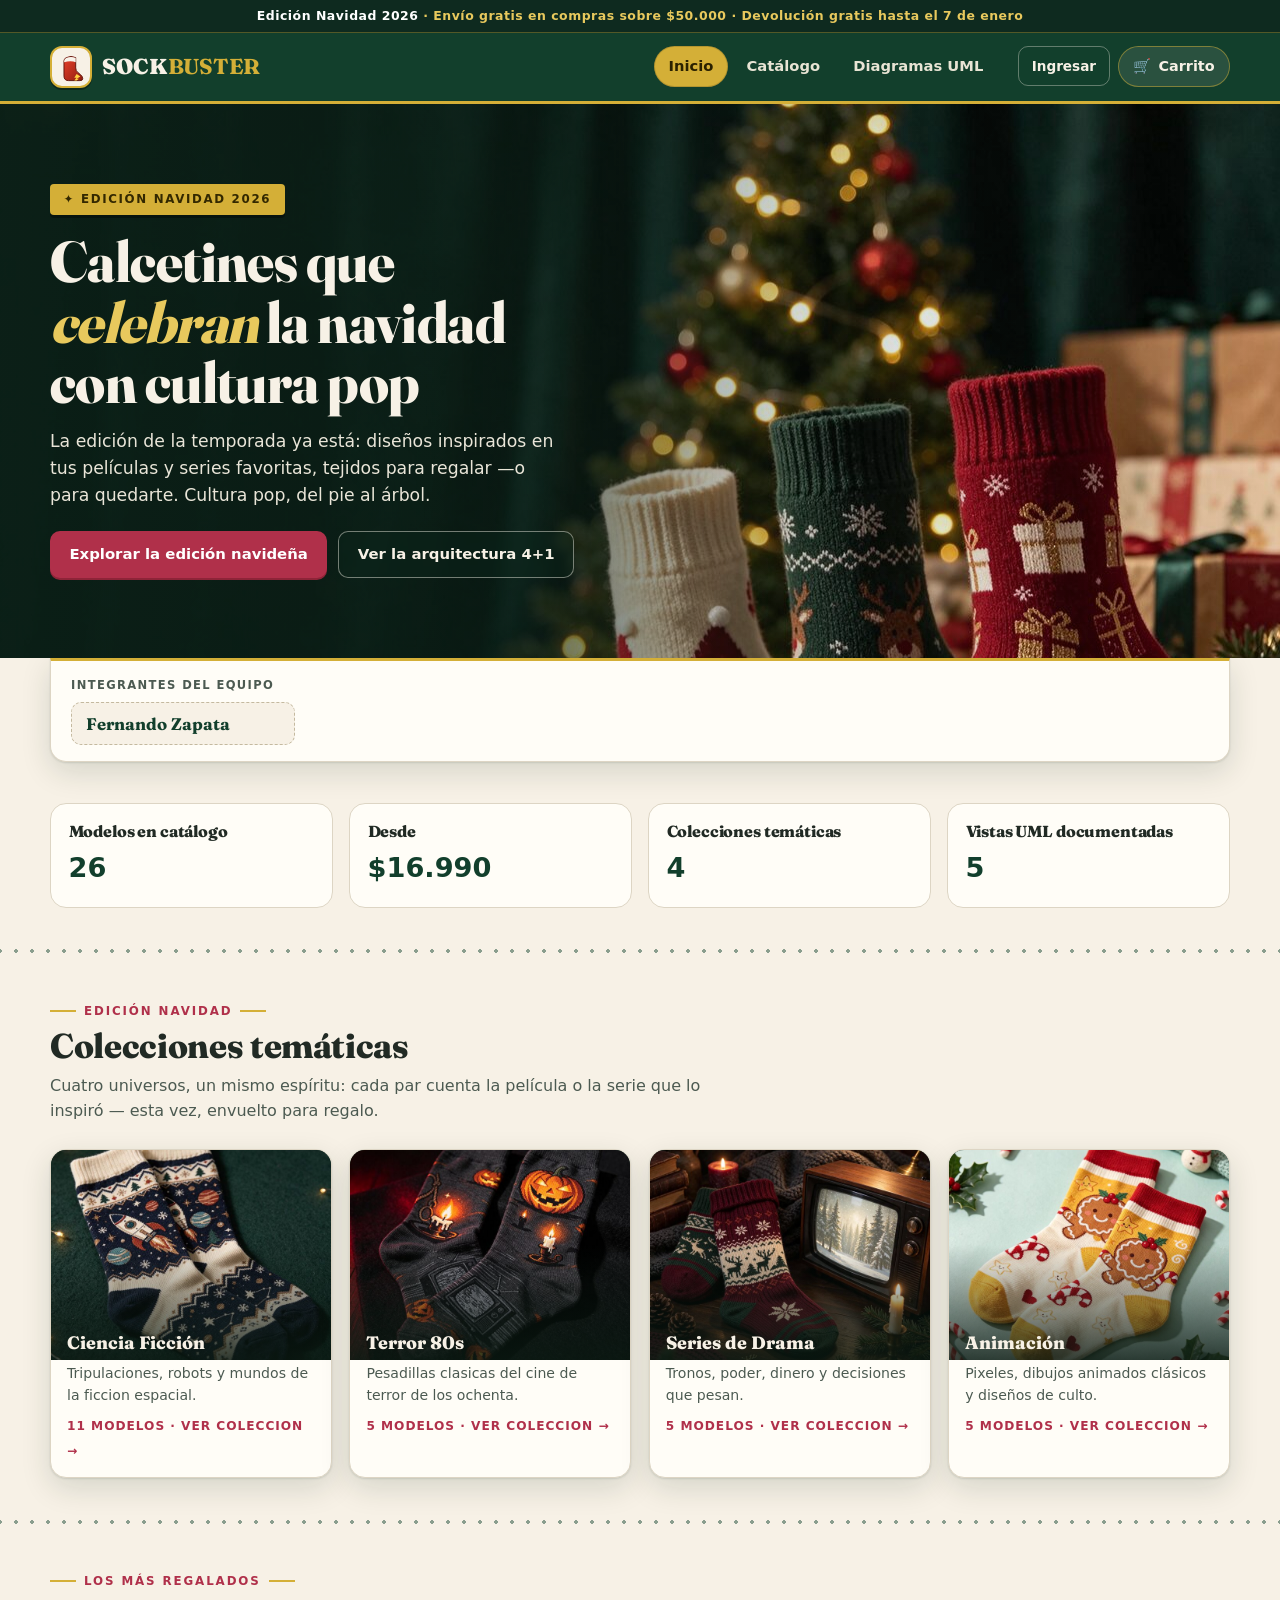
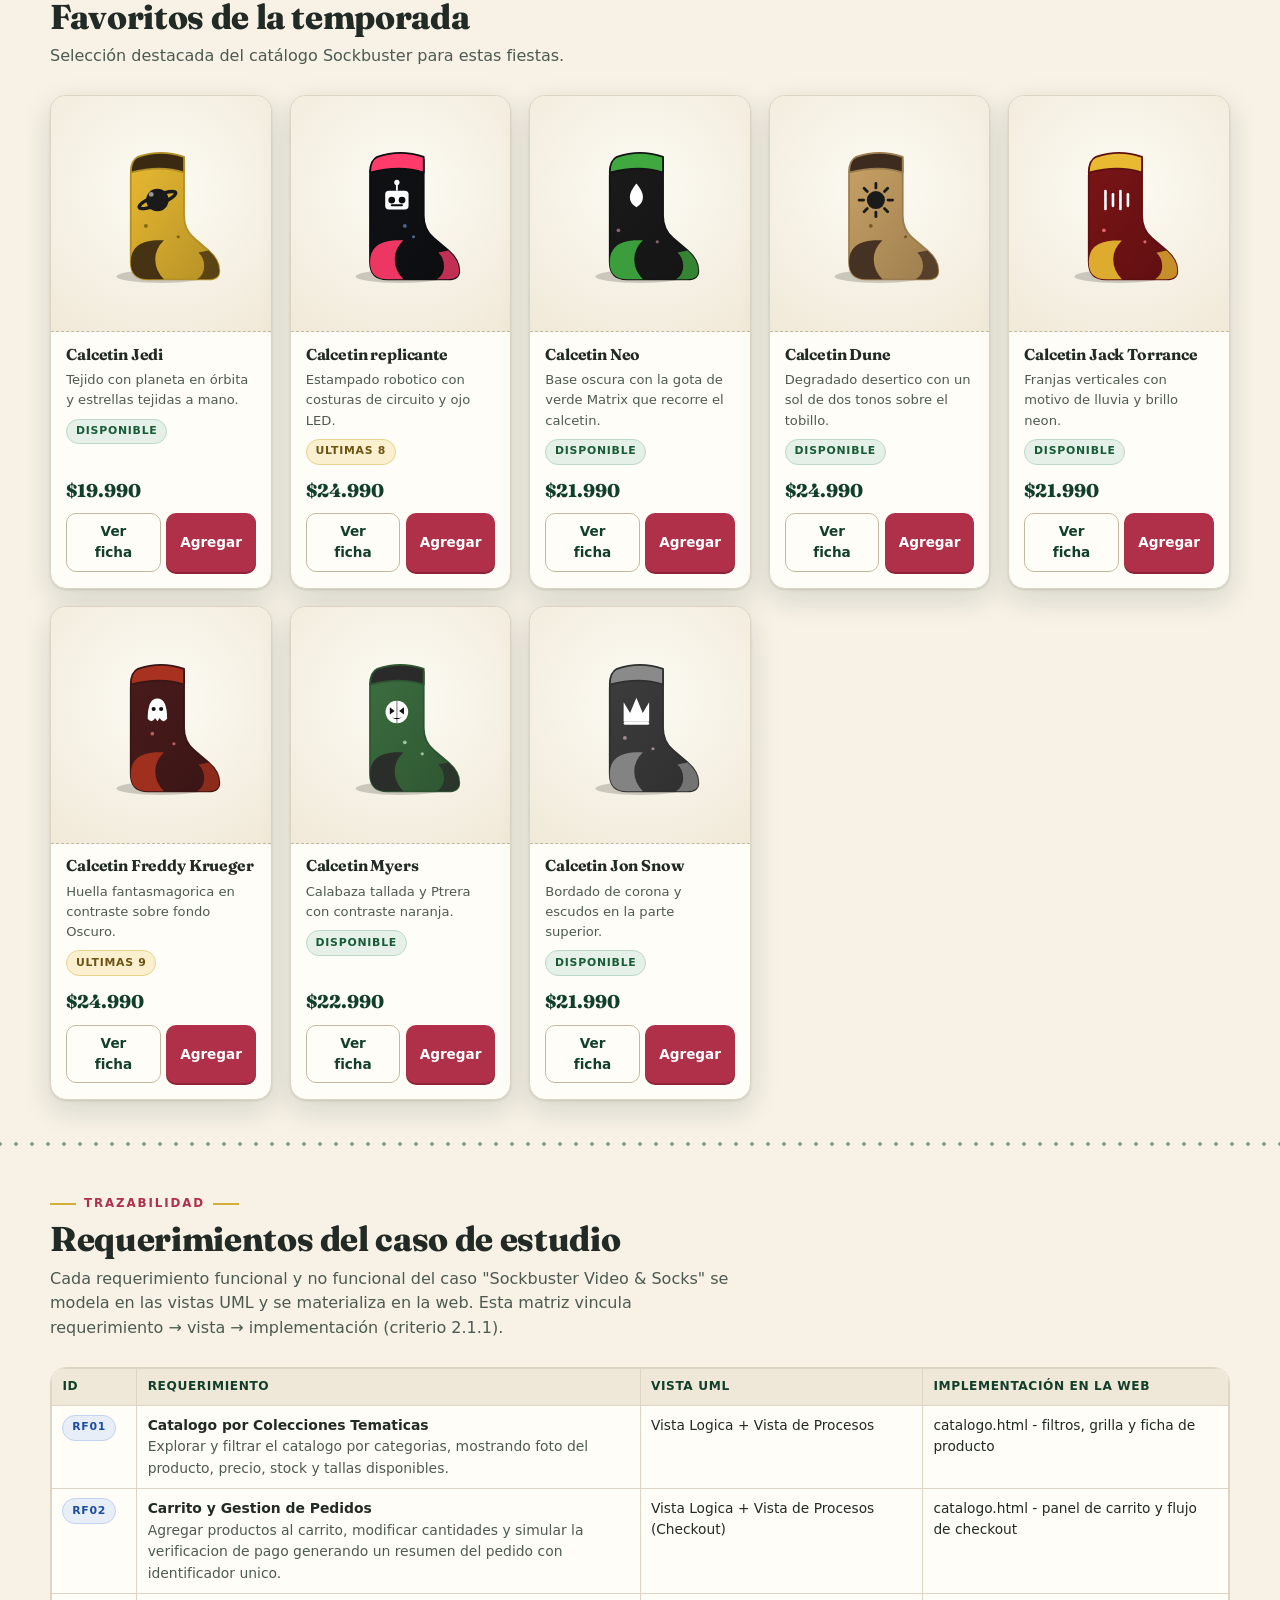
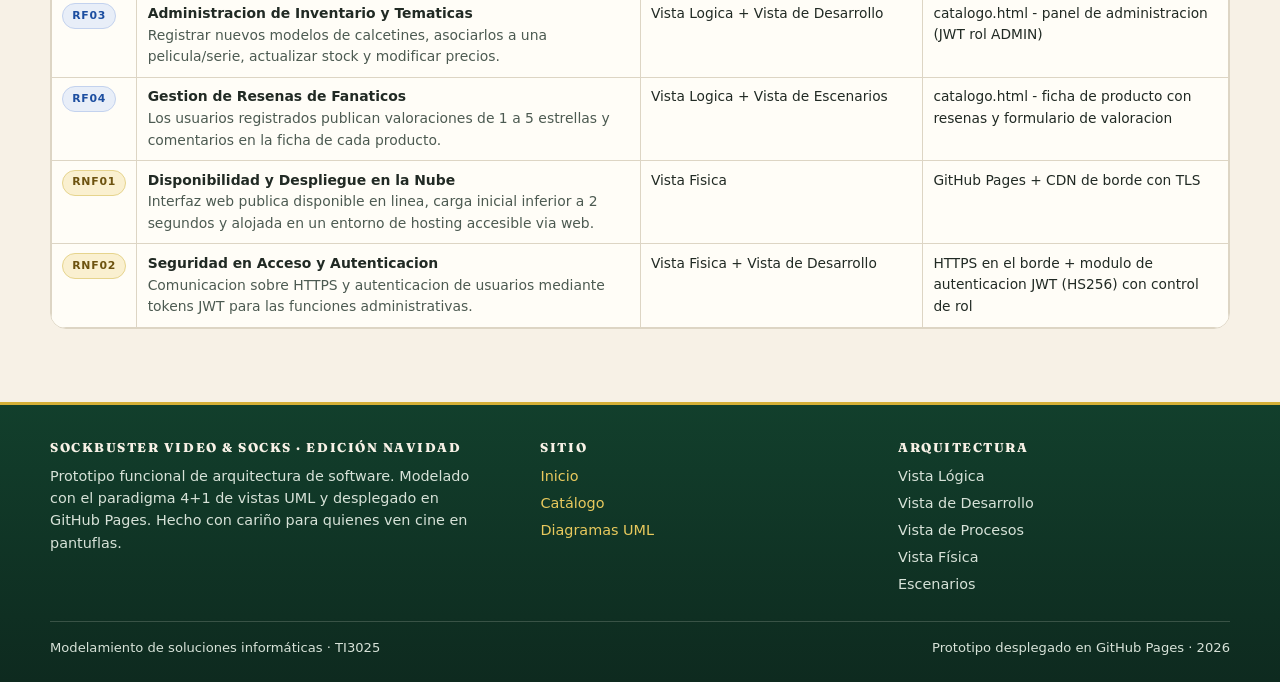
==== commit dd9ae231: "feat: edicion Navidad 2026 (skin permanente) + accesibilidad de auditoria Rediseño completo como edi" ====
--- a/index.html
+++ b/index.html
@@ -3,21 +3,29 @@
 <head>
   <meta charset="UTF-8">
   <meta name="viewport" content="width=device-width, initial-scale=1">
-  <title>Sockbuster Video &amp; Socks - Calcetines tematicos</title>
-  <meta name="description" content="Sockbuster: tienda especializada en calcetines tematicos inspirados en peliculas clasicas, series de culto y cultura pop. Prototipo web con arquitectura 4+1 UML.">
+  <title>Sockbuster Video &amp; Socks · Edición Navidad 2026</title>
+  <meta name="description" content="Sockbuster: calcetines tematicos inspirados en peliculas, series y cultura pop. Edición Navidad 2026 con diseños coleccionables de edición limitada. Prototipo web con arquitectura 4+1 UML.">
+  <meta name="theme-color" content="#0e2a1f">
   <link rel="icon" type="image/svg+xml" href="assets/img/logo.svg">
+  <link rel="preload" as="image" href="assets/img/navidad/hero.jpg" fetchpriority="high">
   <link rel="stylesheet" href="assets/css/estilos.css">
 </head>
 <body>
+  <a class="skip-link" href="#contenido">Saltar al contenido principal</a>
+
+  <div class="cinta" role="status">
+    <strong>Edición Navidad 2026</strong> · Envío gratis en compras sobre $50.000 · Devolución gratis hasta el 7 de enero
+  </div>
+
   <header class="cabecera">
     <div class="contenedor cabecera__fila">
-      <a class="marca" href="index.html">
-        <img src="assets/img/logo.svg" alt="Logo de Sockbuster" width="34" height="34">
+      <a class="marca" href="index.html" aria-label="Sockbuster - inicio">
+        <span class="marca__cuadro"><img src="assets/img/logo.svg" alt="" width="30" height="30"></span>
         <span>SOCK<b>BUSTER</b></span>
       </a>
       <nav class="nav-principal" aria-label="Navegacion principal">
-        <a href="index.html">Inicio</a>
-        <a href="catalogo.html">Catalogo</a>
+        <a href="index.html" class="activo">Inicio</a>
+        <a href="catalogo.html">Catálogo</a>
         <a href="diagramas.html">Diagramas UML</a>
       </nav>
       <div class="acciones-cabecera">
@@ -30,104 +38,115 @@
     </div>
   </header>
 
-  <main>
+  <main id="contenido">
     <!-- ------------------------------------------------------------ hero -->
-    <section class="hero">
-      <div class="contenedor">
-        <div class="hero__panel">
-          <div class="hero__texto">
-            <span class="hero__etiqueta">Video &amp; Socks desde 2026</span>
-            <h1>Calcetines que cuentan la historia de tu cultura pop</h1>
-            <p class="hero__destacado">
-              Cada modelo esta inspirado en una pelicula, una serie o un clasico de la animacion.
-              Explora el catalogo por coleccion, arma tu pedido y completa todo el recorrido de compra.
+    <section class="hero" aria-label="Portada Navidad 2026">
+      <div class="hero__fondo" role="img" aria-label="Calcetines navideños de Sockbuster sobre una mesa de madera con regalos y un árbol de Navidad iluminado"></div>
+      <div class="hero__copos" aria-hidden="true" id="copos"></div>
+      <div class="contenedor">
+        <div class="hero__contenido">
+          <span class="cinta-temporada">✦ Edición Navidad 2026</span>
+          <h1>Calcetines que <em>celebran</em> la navidad con cultura pop</h1>
+          <p class="hero__destacado">
+            La edición de la temporada ya está: diseños inspirados en tus películas y series
+            favoritas, tejidos para regalar —o para quedarte. Cultura pop, del pie al árbol.
+          </p>
+          <div class="hero__cta">
+            <a class="boton boton--primario" href="catalogo.html">Explorar la edición navideña</a>
+            <a class="boton boton--fantasma" href="diagramas.html">Ver la arquitectura 4+1</a>
+          </div>
+        </div>
+      </div>
+    </section>
+
+    <!-- ────────────────────────------------------------ integración escuela / equipo -->
+    <div class="contenedor">
+      <div class="creditos">
+        <div class="creditos__titulo">Integrantes del equipo</div>
+        <div class="creditos__nombres">
+          <span
+            class="nombre-integrante"
+            contenteditable="true"
+            spellcheck="false"
+            role="textbox"
+            aria-label="Nombre del estudiante, editable"
+            title="Editable en el navegador"
+          >Fernando Zapata</span>
+        </div>
+      </div>
+    </div>
+
+    <!-- ────────────────────────------------------------------ metricas -->
+    <section class="seccion" aria-label="Datos de la tienda">
+      <div class="contenedor">
+        <div class="rejilla-2" style="grid-template-columns:repeat(auto-fit,minmax(190px,1fr))">
+          <div class="tarjeta-info">
+            <h4>Modelos en catálogo</h4>
+            <p style="font-size:1.7rem;font-weight:800;margin:0;color:var(--pino-800)" id="totalModelos">-</p>
+          </div>
+          <div class="tarjeta-info">
+            <h4>Desde</h4>
+            <p style="font-size:1.7rem;font-weight:800;margin:0;color:var(--pino-800)" id="precioDesde">-</p>
+          </div>
+          <div class="tarjeta-info">
+            <h4>Colecciones temáticas</h4>
+            <p style="font-size:1.7rem;font-weight:800;margin:0;color:var(--pino-800)">4</p>
+          </div>
+          <div class="tarjeta-info">
+            <h4>Vistas UML documentadas</h4>
+            <p style="font-size:1.7rem;font-weight:800;margin:0;color:var(--pino-800)">5</p>
+          </div>
+        </div>
+      </div>
+    </section>
+
+    <hr class="puntada">
+
+    <!-- ────────────────────────--------------------------- colecciones -->
+    <section class="seccion">
+      <div class="contenedor">
+        <div class="seccion__cabecera">
+          <div>
+            <div class="eyebrow">Edición Navidad</div>
+            <h2>Colecciones temáticas</h2>
+            <p>Cuatro universos, un mismo espíritu: cada par cuenta la película o la serie que lo inspiró — esta vez, envuelto para regalo.</p>
+          </div>
+        </div>
+        <div class="rejilla-colecciones" id="rejillaColecciones"></div>
+      </div>
+    </section>
+
+    <hr class="puntada">
+
+    <!-- ────────────────────────────────---------------------- destacados -->
+    <section class="seccion">
+      <div class="contenedor">
+        <div class="seccion__cabecera">
+          <div>
+            <div class="eyebrow">Los más regalados</div>
+            <h2>Favoritos de la temporada</h2>
+            <p>Selección destacada del catálogo Sockbuster para estas fiestas.</p>
+          </div>
+        </div>
+        <div class="rejilla-productos" id="rejillaDestacados"></div>
+      </div>
+    </section>
+
+    <hr class="puntada">
+
+    <!-- ────────────────────────────────------------------- requerimientos -->
+    <section class="seccion">
+      <div class="contenedor">
+        <div class="seccion__cabecera">
+          <div>
+            <div class="eyebrow">Trazabilidad</div>
+            <h2>Requerimientos del caso de estudio</h2>
+            <p>
+              Cada requerimiento funcional y no funcional del caso "Sockbuster Video &amp; Socks"
+              se modela en las vistas UML y se materializa en la web. Esta matriz vincula
+              requerimiento → vista → implementación (criterio 2.1.1).
             </p>
-            <div class="hero__cta">
-              <a class="boton boton--primario" href="catalogo.html">Explorar el catalogo</a>
-              <a class="boton boton--fantasma" href="diagramas.html">Ver la arquitectura 4+1</a>
-            </div>
-          </div>
-          <div class="hero__arte">
-            <img src="assets/img/hero.svg" alt="Coleccion de calcetines tematicos Sockbuster" width="640" height="300">
-          </div>
-        </div>
-
-        <!-- ------------------------------------------------- credenciales -->
-        <div class="creditos">
-          <div class="creditos__titulo">Integrantes del equipo</div>
-          <div class="creditos__nombres">
-            <!-- Nombre del estudiante. Es editable en el navegador (contenteditable):
-                 click en el nombre y escribir, sin tocar el codigo. -->
-            <span
-              class="nombre-integrante"
-              contenteditable="true"
-              spellcheck="false"
-              title="Editable en el navegador"
-            >Fernando Zapata</span>
-          </div>
-        </div>
-      </div>
-    </section>
-
-    <!-- ------------------------------------------------------ metricas -->
-    <section class="seccion">
-      <div class="contenedor">
-        <div class="rejilla-2" style="grid-template-columns:repeat(auto-fit,minmax(200px,1fr))">
-          <div class="tarjeta-info">
-            <h4>Modelos en catalogo</h4>
-            <p style="font-size:1.8rem;font-weight:800;margin:0;color:var(--rojo)" id="totalModelos">-</p>
-          </div>
-          <div class="tarjeta-info">
-            <h4>Desde</h4>
-            <p style="font-size:1.8rem;font-weight:800;margin:0;color:var(--rojo)" id="precioDesde">-</p>
-          </div>
-          <div class="tarjeta-info">
-            <h4>Colecciones tematicas</h4>
-            <p style="font-size:1.8rem;font-weight:800;margin:0;color:var(--rojo)">4</p>
-          </div>
-          <div class="tarjeta-info">
-            <h4>Vistas UML documentadas</h4>
-            <p style="font-size:1.8rem;font-weight:800;margin:0;color:var(--rojo)">5</p>
-          </div>
-        </div>
-      </div>
-    </section>
-
-    <!-- --------------------------------------------------- colecciones -->
-    <section class="seccion">
-      <div class="contenedor">
-        <div class="seccion__cabecera">
-          <div class="eyebrow">Colecciones</div>
-          <h2>Explorar por tematica</h2>
-          <p>Cada coleccion agrupa los calcetines segun el universo que los inspira.</p>
-        </div>
-        <div class="rejilla-colecciones" id="rejillaColecciones"></div>
-      </div>
-    </section>
-
-    <!-- ------------------------------------------------------ destacados -->
-    <section class="seccion">
-      <div class="contenedor">
-        <div class="seccion__cabecera">
-          <div class="eyebrow">Mas vendidos</div>
-          <h2>Los favoritos de la comunidad</h2>
-          <p>Seleccion destacada del catalogo de Sockbuster.</p>
-        </div>
-        <div class="rejilla-productos" id="rejillaDestacados"></div>
-      </div>
-    </section>
-
-    <!-- --------------------------------------------------- requerimientos -->
-    <section class="seccion">
-      <div class="contenedor">
-        <div class="seccion__cabecera">
-          <div class="eyebrow">Trazabilidad</div>
-          <h2>Requerimientos del caso de estudio</h2>
-          <p>
-            Cada requerimiento funcional y no funcional del caso "Sockbuster Video &amp; Socks" se
-            modela en las vistas UML y se materializa en la web. Esta matriz es la que sostiene la
-            interpretacion de los requerimientos (criterio 2.1.1).
-          </p>
+          </div>
         </div>
         <div style="overflow-x:auto;background:var(--superficie);border:1px solid var(--borde);border-radius:var(--radio)">
           <table class="tabla-traza">
@@ -136,7 +155,7 @@
                 <th style="width:72px">ID</th>
                 <th>Requerimiento</th>
                 <th style="width:24%">Vista UML</th>
-                <th style="width:26%">Implementacion en la web</th>
+                <th style="width:26%">Implementación en la web</th>
               </tr>
             </thead>
             <tbody id="cuerpoRequisitos"></tbody>
@@ -150,34 +169,34 @@
     <div class="contenedor">
       <div class="pie__rejilla">
         <div>
-          <h4>Sockbuster Video &amp; Socks</h4>
-          <p style="font-size:.9rem;max-width:44ch">
+          <h4>Sockbuster Video &amp; Socks · Edición Navidad</h4>
+          <p style="font-size:.9rem;max-width:46ch">
             Prototipo funcional de arquitectura de software. Modelado con el paradigma 4+1 de
-            vistas UML y desplegado en GitHub Pages.
+            vistas UML y desplegado en GitHub Pages. Hecho con cariño para quienes ven cine en pantuflas.
           </p>
         </div>
         <div>
           <h4>Sitio</h4>
           <ul>
             <li><a href="index.html">Inicio</a></li>
-            <li><a href="catalogo.html">Catalogo</a></li>
+            <li><a href="catalogo.html">Catálogo</a></li>
             <li><a href="diagramas.html">Diagramas UML</a></li>
           </ul>
         </div>
         <div>
           <h4>Arquitectura</h4>
           <ul>
-            <li>Vista Logica</li>
+            <li>Vista Lógica</li>
             <li>Vista de Desarrollo</li>
             <li>Vista de Procesos</li>
-            <li>Vista Fisica</li>
+            <li>Vista Física</li>
             <li>Escenarios</li>
           </ul>
         </div>
       </div>
       <div class="pie__firma">
-        <span>Modelamiento de soluciones informaticas &middot; TI3025</span>
-        <span>Prototipo desplegado en GitHub Pages &middot; 2026</span>
+        <span>Modelamiento de soluciones informáticas · TI3025</span>
+        <span>Prototipo desplegado en GitHub Pages · 2026</span>
       </div>
     </div>
   </footer>
--- a/assets/css/estilos.css
+++ b/assets/css/estilos.css
@@ -1,34 +1,55 @@
 /* =============================================================================
-   Sockbuster - hoja de estilos principal
-   Tema claro (requisito: los diagramas SVG se sirven con fondo blanco horneado)
+   Sockbuster - Hoja de estilos (edicion Navidad 2026, permanente)
+   Direccion: marquesina de cine + casa de campo navidena.
+   Paleta de alto contraste verificada contra WCAG AA.
+   Display: Fraunces (self-hosted). Cuerpo: system stack.
    ============================================================================= */
 
+@font-face {
+  font-family: 'Fraunces';
+  font-style: normal;
+  font-weight: 300 900;
+  font-display: swap;
+  src: url('../vendor/fonts/fraunces-latin.woff2') format('woff2');
+  unicode-range: U+0000-00FF, U+0131, U+0152-0153, U+02BB-02BC, U+02C6, U+02DA,
+    U+02DC, U+0304, U+0308, U+0329, U+2000-206F, U+20AC, U+2122, U+2191,
+    U+2193, U+2212, U+2215, U+FEFF, U+FFFD;
+}
+@font-face {
+  font-family: 'Fraunces';
+  font-style: normal;
+  font-weight: 300 900;
+  font-display: swap;
+  src: url('../vendor/fonts/fraunces-latin-ext.woff2') format('woff2');
+  unicode-range: U+0100-02BA, U+02BD-02C5, U+02C7-02CC, U+02CE-02D7, U+02DD-02FF,
+    U+0304, U+0308, U+0329, U+1D00-1DBF, U+1E00-1E9F, U+1EF2-1EFF, U+2020,
+    U+20A0-20C4, U+2113, U+2C60-2C7F, U+A720-A7FF;
+}
+
 :root {
-  --rojo: #e8402a;
-  --rojo-osc: #a92615;
-  --naranja: #ff8a3d;
-  --crema: #f7f3ea;
-  --arena: #ece5d6;
-  --tinta: #1d2733;
-  --tinta-suave: #55636f;
-  --azul: #3b6fd4;
-  --morado: #7b3fa0;
-  --verde: #1f7a5c;
-  --ambar: #ffd23f;
-
-  --borde: #ded6c6;
-  --borde-suave: #eae3d5;
-  --superficie: #ffffff;
-  --fondo: var(--crema);
-
-  --radio: 14px;
-  --radio-chico: 9px;
-  --sombra: 0 1px 2px rgba(29, 39, 51, .06), 0 8px 24px rgba(29, 39, 51, .08);
-  --sombra-alta: 0 12px 40px rgba(29, 39, 51, .18);
+  --pino-900: #0e2a1f;
+  --pino-800: #123f2c;
+  --pino-700: #1c4a36;
+  --arandano: #b0304a;
+  --arandano-osc: #8e2438;
+  --oro: #d4af37;
+  --oro-suave: #e8c95d;
+  --crema: #f7f1e6;
+  --crema-2: #efe8d8;
+  --superficie: #fffdf7;
+  --tinta: #212a24;
+  --tinta-suave: #4c5a51;
+  --borde: #ddd5c4;
+  --borde-fuerte: #c4b99f;
+
+  --radio: 16px;
+  --radio-chico: 10px;
+  --sombra: 0 1px 2px rgba(14, 42, 31, .12), 0 10px 30px rgba(14, 42, 31, .14);
+  --sombra-alta: 0 18px 48px rgba(14, 42, 31, .3);
 
   --ancho: 1180px;
   --fuente: "Segoe UI", system-ui, -apple-system, "Helvetica Neue", Arial, sans-serif;
-  --mono: "SFMono-Regular", Consolas, "Liberation Mono", Menlo, monospace;
+  --display: "Fraunces", Georgia, serif;
 }
 
 * { box-sizing: border-box; }
@@ -39,18 +60,18 @@
   margin: 0;
   font-family: var(--fuente);
   color: var(--tinta);
-  background: var(--fondo);
+  background: var(--crema);
   line-height: 1.55;
   -webkit-font-smoothing: antialiased;
 }
 
 img { max-width: 100%; display: block; }
-a { color: var(--azul); text-decoration: none; }
+a { color: var(--arandano); text-decoration: none; }
 a:hover { text-decoration: underline; }
 
-h1, h2, h3, h4 { line-height: 1.2; margin: 0 0 .5rem; }
-h1 { font-size: clamp(1.9rem, 4vw, 2.9rem); letter-spacing: -.02em; }
-h2 { font-size: clamp(1.4rem, 2.6vw, 2rem); letter-spacing: -.01em; }
+h1, h2, h3, h4 { line-height: 1.15; margin: 0 0 .5rem; font-family: var(--display); font-weight: 800; letter-spacing: -.01em; }
+h1 { font-size: clamp(2.1rem, 5vw, 3.4rem); font-variation-settings: "opsz" 100, "SOFT" 30; }
+h2 { font-size: clamp(1.45rem, 2.8vw, 2.15rem); font-variation-settings: "opsz" 60; }
 h3 { font-size: 1.16rem; }
 p  { margin: 0 0 1rem; }
 
@@ -61,145 +82,216 @@
   overflow: hidden; clip: rect(0 0 0 0); white-space: nowrap; border: 0;
 }
 
-/* ---------------------------------------------------------------- cabecera */
+/* salto directo al contenido para teclado */
+.skip-link {
+  position: absolute; left: .75rem; top: -4rem; z-index: 1000;
+  background: var(--pino-900); color: var(--crema); padding: .65rem 1.1rem;
+  border-radius: 0 0 10px 10px; font-weight: 700; transition: top .2s ease;
+}
+.skip-link:focus-visible { top: 0; }
+
+/* foco visible para teclado */
+:focus-visible { outline: 3px solid var(--oro); outline-offset: 2px; border-radius: 4px; }
+
+/* ------------------------------------------------------------------ cabecera */
+.cinta {
+  background: var(--pino-900);
+  color: var(--oro-suave);
+  font-size: .78rem;
+  font-weight: 600;
+  letter-spacing: .04em;
+  text-align: center;
+  padding: .38rem .75rem;
+  border-bottom: 1px solid rgba(212, 175, 55, .35);
+}
+.cinta strong { color: #fff; }
+
 .cabecera {
-  background: var(--superficie);
-  border-bottom: 1px solid var(--borde);
+  background: linear-gradient(180deg, var(--pino-800), var(--pino-800));
+  border-bottom: 3px solid var(--oro);
   position: sticky; top: 0; z-index: 60;
 }
 .cabecera__fila {
   display: flex; align-items: center; gap: 1.25rem;
-  min-height: 66px;
+  min-height: 68px;
 }
 .marca {
-  display: flex; align-items: center; gap: .6rem;
-  font-weight: 800; font-size: 1.18rem; letter-spacing: -.02em;
-  color: var(--tinta); text-decoration: none; flex-shrink: 0;
+  display: flex; align-items: center; gap: .65rem;
+  font-family: var(--display); font-weight: 900; font-size: 1.35rem; letter-spacing: -.01em;
+  color: var(--crema); text-decoration: none; flex-shrink: 0;
 }
 .marca:hover { text-decoration: none; }
-.marca img { width: 34px; height: 34px; }
-.marca span b { color: var(--rojo); }
+.marca__cuadro {
+  width: 42px; height: 42px; border-radius: 12px; background: var(--crema);
+  display: grid; place-items: center; border: 2px solid var(--oro);
+  box-shadow: 0 2px 0 rgba(0,0,0,.35);
+}
+.marca__cuadro img { width: 30px; height: 30px; }
+.marca b { color: var(--oro); }
 
 .nav-principal { display: flex; gap: .25rem; margin-left: auto; }
 .nav-principal a {
-  padding: .5rem .85rem; border-radius: 999px; font-weight: 600;
-  color: var(--tinta-suave); font-size: .93rem;
-}
-.nav-principal a:hover { background: var(--arena); text-decoration: none; color: var(--tinta); }
-.nav-principal a.activo { background: var(--tinta); color: #fff; }
+  padding: .5rem .85rem; border-radius: 999px; font-weight: 650;
+  color: #e8e4d4; font-size: .92rem; border: 1px solid transparent;
+}
+.nav-principal a:hover { background: rgba(247,241,230,.08); text-decoration: none; color: #fff; }
+.nav-principal a.activo { background: var(--oro); color: #2a2100; border-color: rgba(0,0,0,.15); }
 
 .acciones-cabecera { display: flex; align-items: center; gap: .5rem; }
 .boton-icono {
   position: relative; display: inline-flex; align-items: center; gap: .45rem;
-  background: var(--arena); border: 1px solid var(--borde); color: var(--tinta);
-  border-radius: 999px; padding: .48rem .85rem; font: inherit; font-size: .9rem;
-  font-weight: 600; cursor: pointer;
-}
-.boton-icono:hover { background: #fff; border-color: var(--tinta-suave); }
+  background: rgba(247,241,230,.1); border: 1px solid rgba(212,175,55,.5); color: var(--crema);
+  border-radius: 999px; padding: .5rem .9rem; font: inherit; font-size: .9rem;
+  font-weight: 650; cursor: pointer;
+}
+.boton-icono:hover { background: rgba(247,241,230,.18); }
 .contador {
-  position: absolute; top: -6px; right: -6px; min-width: 20px; height: 20px;
-  border-radius: 999px; background: var(--rojo); color: #fff; font-size: .72rem;
-  font-weight: 700; display: grid; place-items: center; padding: 0 5px;
-  border: 2px solid var(--superficie);
+  position: absolute; top: -7px; right: -7px; min-width: 22px; height: 22px;
+  border-radius: 999px; background: var(--arandano); color: #fff; font-size: .72rem;
+  font-weight: 800; display: grid; place-items: center; padding: 0 5px;
+  border: 2px solid var(--pino-800);
 }
 .contador[hidden] { display: none; }
+
+/* botones sobre fondo oscuro en cabecera */
+.cabecera .boton--secundario,
+.cabecera .boton--fantasma {
+  color: var(--crema); border-color: rgba(247,241,230,.35); background: transparent;
+}
+.cabecera .boton--secundario:hover { background: rgba(247,241,230,.12); }
+.cabecera .boton--fantasma:hover { background: rgba(247,241,230,.12); }
 
 /* ------------------------------------------------------------------ botones */
 .boton {
   display: inline-flex; align-items: center; justify-content: center; gap: .5rem;
   border: 1px solid transparent; border-radius: var(--radio-chico);
-  padding: .68rem 1.15rem; font: inherit; font-weight: 650; font-size: .93rem;
-  cursor: pointer; transition: transform .06s ease, box-shadow .15s ease, background .15s ease;
-  text-decoration: none;
+  padding: .68rem 1.15rem; font: inherit; font-weight: 700; font-size: .93rem;
+  cursor: pointer; text-decoration: none;
+  transition: transform .12s ease, box-shadow .2s ease, background-color .2s ease, color .2s ease;
 }
 .boton:hover { text-decoration: none; }
 .boton:active { transform: translateY(1px); }
-.boton:disabled { opacity: .5; cursor: not-allowed; transform: none; }
-.boton--primario { background: var(--rojo); color: #fff; box-shadow: 0 2px 0 var(--rojo-osc); }
-.boton--primario:hover:not(:disabled) { background: #cf3521; }
-.boton--secundario { background: var(--tinta); color: #fff; }
-.boton--secundario:hover:not(:disabled) { background: #2b3a4b; }
-.boton--fantasma { background: transparent; color: var(--tinta); border-color: var(--borde); }
-.boton--fantasma:hover:not(:disabled) { background: var(--arena); }
-.boton--peligro { background: transparent; color: var(--rojo); border-color: #f0bdb5; }
-.boton--peligro:hover:not(:disabled) { background: #fdeeeb; }
+.boton:disabled { opacity: .55; cursor: not-allowed; transform: none; }
+.boton--primario { background: var(--arandano); color: #fff; box-shadow: 0 2px 0 var(--arandano-osc); }
+.boton--primario:hover:not(:disabled) { background: #c23a56; }
+.boton--secundario { background: var(--pino-800); color: var(--crema); }
+.boton--secundario:hover:not(:disabled) { background: var(--pino-700); }
+.boton--fantasma { background: transparent; color: var(--pino-800); border-color: var(--borde-fuerte); }
+.boton--fantasma:hover:not(:disabled) { background: var(--crema-2); }
+.boton--peligro { background: transparent; color: var(--arandano); border-color: #e3b9c0; }
+.boton--peligro:hover:not(:disabled) { background: #fbe9ec; }
 .boton--bloque { width: 100%; }
-.boton--chico { padding: .42rem .8rem; font-size: .85rem; }
-
-/* -------------------------------------------------------------------- hero */
-.hero { padding: 2.5rem 0 1.5rem; }
-.hero__panel {
-  background: var(--superficie); border: 1px solid var(--borde);
-  border-radius: 22px; overflow: hidden; box-shadow: var(--sombra);
-  display: grid; grid-template-columns: 1.15fr .85fr; align-items: center; gap: 1rem;
-}
-.hero__texto { padding: 2.2rem; }
-.hero__etiqueta {
-  display: inline-flex; align-items: center; gap: .45rem;
-  background: #fdeeeb; color: var(--rojo-osc); font-weight: 700; font-size: .8rem;
-  text-transform: uppercase; letter-spacing: .07em;
-  padding: .34rem .7rem; border-radius: 999px; margin-bottom: .9rem;
-}
-.hero h1 { margin-bottom: .7rem; }
-.hero__destacado { color: var(--tinta-suave); font-size: 1.05rem; max-width: 46ch; }
-.hero__cta { display: flex; gap: .7rem; flex-wrap: wrap; margin-top: 1.3rem; }
-.hero__arte { padding: 1.5rem; }
-.hero__arte img { border-radius: 16px; width: 100%; }
-
-/* ------------------------------------------------------------- credenciales */
+.boton--chico { padding: .45rem .8rem; font-size: .85rem; min-height: 40px; }
+
+/* --------------------------------------------------------------------- hero */
+.hero { position: relative; background: var(--pino-900); overflow: hidden; }
+.hero__fondo {
+  position: absolute; inset: 0; background-image:
+    linear-gradient(90deg, rgba(11,33,24,.92) 0%, rgba(11,33,24,.78) 34%, rgba(11,33,24,.18) 62%, rgba(11,33,24,0) 100%),
+    url("../img/navidad/hero.jpg");
+  background-size: cover; background-position: 62% 30%;
+}
+.hero__copos { position: absolute; inset: 0; pointer-events: none; opacity: .9; }
+.hero__contenido {
+  position: relative; padding: clamp(3rem, 7vw, 5rem) 0 clamp(3rem, 7vw, 5rem);
+  max-width: 34rem;
+}
+.cinta-temporada {
+  display: inline-flex; align-items: center; gap: .55rem;
+  background: var(--oro); color: #332800; font-weight: 800; font-size: .74rem;
+  letter-spacing: .14em; text-transform: uppercase;
+  padding: .4rem .85rem; border-radius: 4px; margin-bottom: 1.1rem;
+  box-shadow: 0 3px 0 rgba(0,0,0,.35);
+}
+.hero h1 {
+  color: var(--crema); font-size: clamp(2.3rem, 5.4vw, 3.6rem);
+  line-height: 1.05; margin-bottom: .9rem; text-wrap: balance;
+}
+.hero h1 em { font-style: italic; color: var(--oro-suave); }
+.hero__destacado { color: #e9e5d8; font-size: 1.08rem; max-width: 46ch; }
+.hero__cta { display: flex; gap: .7rem; flex-wrap: wrap; margin-top: 1.4rem; }
+.hero__cta .boton--fantasma { color: var(--crema); border-color: rgba(247,241,230,.45); background: rgba(14,42,31,.35); backdrop-filter: blur(2px); }
+.hero__cta .boton--fantasma:hover { background: rgba(247,241,230,.18); }
+
+/* nieve */
+.copo {
+  position: absolute; top: -24px; border-radius: 50%;
+  background: rgba(255,255,255,.85);
+  animation: caer linear infinite;
+}
+@keyframes caer {
+  from { transform: translateY(-4vh) translateX(0); }
+  to   { transform: translateY(46vh) translateX(4vw); }
+}
+
+/* ------------------------------------------------------------ credenciales */
 .creditos {
-  margin-top: 1rem; background: var(--superficie); border: 1px dashed var(--borde);
-  border-radius: var(--radio); padding: 1rem 1.25rem;
+  margin-top: 0; background: var(--superficie); border: 1px solid var(--borde);
+  border-top: 3px solid var(--oro); padding: 1rem 1.25rem;
+  border-radius: 0 0 var(--radio) var(--radio);
+  box-shadow: var(--sombra);
 }
 .creditos__titulo {
-  font-size: .76rem; text-transform: uppercase; letter-spacing: .09em;
-  color: var(--tinta-suave); font-weight: 700; margin-bottom: .5rem;
-}
-.creditos__nombres {
-  display: flex; gap: .6rem; flex-wrap: wrap; align-items: center;
-}
+  font-size: .72rem; text-transform: uppercase; letter-spacing: .12em;
+  color: var(--tinta-suave); font-weight: 800; margin-bottom: .5rem;
+}
+.creditos__nombres { display: flex; gap: .6rem; flex-wrap: wrap; align-items: center; }
 .nombre-integrante {
-  font-size: 1.05rem; font-weight: 700; color: var(--tinta);
-  background: var(--crema); border: 1px solid var(--borde);
-  border-radius: var(--radio-chico); padding: .5rem .9rem; min-width: 14rem;
+  font-family: var(--display); font-size: 1.05rem; font-weight: 700; color: var(--pino-800);
+  background: var(--crema); border: 1px dashed var(--borde-fuerte);
+  border-radius: var(--radio-chico); padding: .45rem .9rem; min-width: 14rem;
   display: inline-block; outline: none; transition: border-color .15s ease, background .15s ease;
 }
-.nombre-integrante:hover { border-color: var(--tinta-suave); }
-.nombre-integrante:focus { border-color: var(--azul); background: #fff; box-shadow: 0 0 0 2px rgba(59,111,212,.25); }
-.campo-nombre {
-  font: inherit; font-weight: 650; font-size: .96rem; color: var(--tinta);
-  background: var(--crema); border: 1px solid var(--borde);
-  border-radius: var(--radio-chico); padding: .5rem .8rem; min-width: 15rem;
-}
-.campo-nombre:focus { outline: 2px solid var(--azul); outline-offset: 1px; background: #fff; }
-
-/* ------------------------------------------------------------------ seccion */
+.nombre-integrante:hover { border-color: var(--pino-700); }
+.nombre-integrante:focus-visible { border: 1px solid var(--pino-700); background: #fff; box-shadow: 0 0 0 3px rgba(212,175,55,.5); }
+
+/* ----------------------------------------------------------------- seccion */
 .seccion { padding: 2.6rem 0; }
 .seccion__cabecera { margin-bottom: 1.6rem; }
-.seccion__cabecera p { color: var(--tinta-suave); margin: 0; max-width: 70ch; }
+.seccion__cabecera p { color: var(--tinta-suave); margin: 0; max-width: 68ch; }
 .eyebrow {
-  font-size: .78rem; text-transform: uppercase; letter-spacing: .09em;
-  color: var(--rojo); font-weight: 750; margin-bottom: .35rem;
-}
-
-/* --------------------------------------------------------------- colecciones */
+  font-size: .74rem; text-transform: uppercase; letter-spacing: .16em;
+  color: var(--arandano); font-weight: 850; margin-bottom: .4rem;
+  display: inline-flex; align-items: center; gap: .5rem;
+}
+.eyebrow::before, .eyebrow::after { content: ""; width: 26px; height: 2px; background: var(--oro); display: inline-block; }
+
+/* divisor con puntada de suéter */
+.puntada {
+  height: 4px; border: 0;
+  background-image: radial-gradient(circle, var(--pino-700) 1.6px, transparent 1.7px);
+  background-size: 16px 4px; background-repeat: repeat-x; background-position: center;
+  opacity: .5; margin: 0; border: 0;
+}
+
+/* ------------------------------------------------------------- colecciones */
 .rejilla-colecciones {
-  display: grid; grid-template-columns: repeat(auto-fit, minmax(230px, 1fr)); gap: 1rem;
+  display: grid; grid-template-columns: repeat(auto-fit, minmax(230px, 1fr)); gap: 1.1rem;
 }
 .tarjeta-coleccion {
-  border: 1px solid var(--borde); border-radius: var(--radio); padding: 1.2rem;
-  background: var(--superficie); box-shadow: var(--sombra); position: relative; overflow: hidden;
-}
-.tarjeta-coleccion::after {
-  content: ""; position: absolute; inset: auto -30px -40px auto;
-  width: 120px; height: 120px; border-radius: 50%; opacity: .12;
-  background: var(--color-coleccion, var(--rojo));
-}
-.tarjeta-coleccion h3 { margin-bottom: .35rem; }
-.tarjeta-coleccion p { color: var(--tinta-suave); font-size: .92rem; margin: 0 0 .8rem; }
-.tarjeta-coleccion a { font-weight: 650; font-size: .9rem; }
-
-/* ----------------------------------------------------------------- productos */
+  position: relative; border-radius: var(--radio); overflow: hidden;
+  border: 1px solid var(--borde); background: var(--superficie);
+  box-shadow: var(--sombra); display: flex; flex-direction: column;
+  text-decoration: none; color: inherit; transition: transform .18s ease, box-shadow .18s ease;
+}
+.tarjeta-coleccion:hover { transform: translateY(-3px); box-shadow: var(--sombra-alta); text-decoration: none; }
+.tarjeta-coleccion__foto {
+  aspect-ratio: 4 / 3; background: var(--pino-900) center/cover no-repeat;
+  display: grid; align-items: end; position: relative;
+}
+.tarjeta-coleccion__foto::after {
+  content: ""; position: absolute; inset: 0;
+  background: linear-gradient(180deg, transparent 45%, rgba(10, 25, 18, .82) 100%);
+}
+.tarjeta-coleccion__nombre {
+  position: relative; z-index: 1; color: var(--crema); padding: .8rem 1rem .2rem;
+  font-family: var(--display); font-weight: 800; font-size: 1.12rem;
+}
+.tarjeta-coleccion__cuerpo { padding: .2rem 1rem .9rem; }
+.tarjeta-coleccion__cuerpo p { font-size: .88rem; color: var(--tinta-suave); margin: 0 0 .4rem; }
+.tarjeta-coleccion__meta { font-size: .76rem; letter-spacing: .08em; text-transform: uppercase; color: var(--arandano); font-weight: 800; }
+
+/* --------------------------------------------------------------- productos */
 .rejilla-productos {
   display: grid; grid-template-columns: repeat(auto-fill, minmax(215px, 1fr)); gap: 1.1rem;
 }
@@ -210,181 +302,187 @@
 }
 .tarjeta-producto:hover { transform: translateY(-3px); box-shadow: var(--sombra-alta); }
 .tarjeta-producto__arte {
-  background: linear-gradient(160deg, #f3eee3, #e6ddca);
-  display: grid; place-items: center; padding: 1rem; aspect-ratio: 1 / 1;
+  background: radial-gradient(circle at 50% 40%, #fdfbf4 0%, #f0e9d8 100%);
+  display: grid; place-items: center; padding: 1.1rem; aspect-ratio: 1 / 1;
+  border-bottom: 1px dashed var(--borde-fuerte);
 }
 .tarjeta-producto__arte img { width: 78%; transition: transform .18s ease; }
-.tarjeta-producto:hover .tarjeta-producto__arte img { transform: scale(1.05) rotate(-2deg); }
+.tarjeta-producto:hover .tarjeta-producto__arte img { transform: scale(1.06) rotate(-2deg); }
 .tarjeta-producto__cuerpo { padding: .85rem .95rem 1rem; display: flex; flex-direction: column; gap: .4rem; flex: 1; }
-.tarjeta-producto__nombre { font-weight: 700; font-size: .98rem; margin: 0; }
+.tarjeta-producto__nombre { font-family: var(--display); font-weight: 700; font-size: .98rem; margin: 0; }
 .tarjeta-producto__meta { font-size: .82rem; color: var(--tinta-suave); margin: 0; }
-.tarjeta-producto__pie { display: flex; align-items: center; justify-content: space-between; gap: .5rem; margin-top: auto; padding-top: .35rem; }
-.precio { font-weight: 800; font-size: 1.1rem; }
-.precio span { font-size: .74rem; font-weight: 600; color: var(--tinta-suave); }
+.tarjeta-producto__pie { display: flex; align-items: center; justify-content: space-between; gap: .5rem; margin-top: auto; padding-top: .35rem; flex-wrap: wrap; }
+.precio { font-family: var(--display); font-weight: 800; font-size: 1.15rem; color: var(--pino-800); }
+.precio span { font-size: .72rem; font-weight: 600; color: var(--tinta-suave); letter-spacing: .03em; }
 
 .etiqueta {
-  display: inline-block; font-size: .7rem; font-weight: 700; padding: .18rem .5rem;
-  border-radius: 999px; background: var(--arena); color: var(--tinta-suave);
-  text-transform: uppercase; letter-spacing: .05em;
-}
-.etiqueta--verde { background: #e2f3ec; color: var(--verde); }
-.etiqueta--roja  { background: #fdeeeb; color: var(--rojo-osc); }
-.etiqueta--ambar { background: #fff6d6; color: #8a6a1f; }
-.etiqueta--azul  { background: #e6eefc; color: #1c4ea0; }
-
-.estrellas { color: var(--ambar); letter-spacing: .06em; font-size: .95rem; }
-.estrellas .vacias { color: #d8d2c4; }
-
-/* ------------------------------------------------------------------ filtros */
+  display: inline-block; font-size: .68rem; font-weight: 800; padding: .22rem .55rem;
+  border-radius: 999px; background: var(--crema-2); color: var(--tinta-suave);
+  text-transform: uppercase; letter-spacing: .07em; border: 1px solid var(--borde);
+}
+.etiqueta--verde { background: #e5f0e8; color: #175c37; border-color: #bcd8c8; }
+.etiqueta--roja  { background: #fbe4e8; color: #8e2438; border-color: #ecc3cb; }
+.etiqueta--ambar { background: #faf0d0; color: #6d5310; border-color: #e6d48d; }
+.etiqueta--azul  { background: #e8eef8; color: #1c4ea0; border-color: #c3d2ee; }
+
+.estrellas { color: #b8860b; letter-spacing: .06em; font-size: .95rem; }
+.estrellas .vacias { color: #d9d2bf; }
+
+/* ----------------------------------------------------------------- filtros */
 .layout-catalogo { display: grid; grid-template-columns: 262px 1fr; gap: 1.5rem; align-items: start; }
 .panel-filtros {
   background: var(--superficie); border: 1px solid var(--borde);
   border-radius: var(--radio); padding: 1.1rem; box-shadow: var(--sombra);
   position: sticky; top: 84px;
 }
-.panel-filtros h3 { font-size: .82rem; text-transform: uppercase; letter-spacing: .08em; color: var(--tinta-suave); margin: 1.1rem 0 .5rem; }
+.panel-filtros h3 { font-family: var(--fuente); font-size: .76rem; text-transform: uppercase; letter-spacing: .12em; color: var(--tinta-suave); margin: 1.1rem 0 .5rem; }
 .panel-filtros h3:first-child { margin-top: 0; }
 .grupo-check { display: flex; flex-direction: column; gap: .35rem; }
-.grupo-check label { display: flex; align-items: center; gap: .5rem; font-size: .92rem; cursor: pointer; }
-.grupo-check input { accent-color: var(--rojo); width: 16px; height: 16px; }
+.grupo-check label { display: flex; align-items: center; gap: .5rem; font-size: .92rem; cursor: pointer; min-height: 28px; }
+.grupo-check input { accent-color: var(--arandano); width: 18px; height: 18px; }
 .rango { display: flex; align-items: center; gap: .5rem; }
 .rango input {
-  width: 100%; font: inherit; padding: .42rem .55rem; border: 1px solid var(--borde);
-  border-radius: var(--radio-chico); background: var(--crema);
-}
-.rango input:focus { outline: 2px solid var(--azul); outline-offset: 1px; }
+  width: 100%; font: inherit; padding: .45rem .55rem; border: 1px solid var(--borde-fuerte);
+  border-radius: var(--radio-chico); background: var(--crema); min-height: 42px;
+}
+.rango input:focus-visible { outline: 3px solid var(--oro); outline-offset: 1px; background: #fff; }
 
 .buscador { position: relative; margin-bottom: 1rem; }
 .buscador input {
-  width: 100%; font: inherit; padding: .7rem .9rem .7rem 2.3rem;
-  border: 1px solid var(--borde); border-radius: 999px; background: var(--superficie);
+  width: 100%; font: inherit; padding: .72rem .9rem .72rem 2.4rem; min-height: 46px;
+  border: 1px solid var(--borde-fuerte); border-radius: 999px; background: var(--superficie);
   box-shadow: var(--sombra);
 }
-.buscador input:focus { outline: 2px solid var(--azul); outline-offset: 1px; }
+.buscador input:focus-visible { outline: 3px solid var(--oro); outline-offset: 1px; }
 .buscador::before {
-  content: "\1F50D"; position: absolute; left: .85rem; top: 50%; transform: translateY(-50%);
-  font-size: .9rem; opacity: .6;
-}
-
-.barra-resultados {
-  display: flex; align-items: center; justify-content: space-between;
-  gap: 1rem; flex-wrap: wrap; margin-bottom: 1rem;
-}
+  content: "⌕"; position: absolute; left: .95rem; top: 50%; transform: translateY(-52%);
+  font-size: 1.05rem; color: var(--tinta-suave);
+}
+
+.barra-resultados { display: flex; align-items: center; justify-content: space-between; gap: 1rem; flex-wrap: wrap; margin-bottom: 1rem; }
 .barra-resultados p { margin: 0; color: var(--tinta-suave); font-size: .92rem; }
 .chips { display: flex; gap: .4rem; flex-wrap: wrap; }
 .chip {
   display: inline-flex; align-items: center; gap: .35rem; font-size: .82rem;
-  background: var(--arena); border: 1px solid var(--borde); border-radius: 999px;
-  padding: .25rem .65rem;
-}
-.chip button { border: 0; background: none; cursor: pointer; font: inherit; color: var(--tinta-suave); padding: 0; line-height: 1; }
-
-/* -------------------------------------------------------------------- modales */
+  background: var(--crema-2); border: 1px solid var(--borde-fuerte); border-radius: 999px;
+  padding: .3rem .7rem;
+}
+.chip button { border: 0; background: none; cursor: pointer; font: inherit; color: var(--tinta-suave); padding: .35rem .1rem; line-height: 1; min-width: 28px; min-height: 28px; }
+
+/* ------------------------------------------------------------------ modales */
 .modal-fondo {
-  position: fixed; inset: 0; background: rgba(20, 27, 36, .58);
+  position: fixed; inset: 0; background: rgba(10, 25, 18, .62);
   display: grid; place-items: center; padding: 1rem; z-index: 100;
   backdrop-filter: blur(2px);
 }
 .modal {
-  background: var(--superficie); border-radius: 18px; box-shadow: var(--sombra-alta);
-  width: min(100%, 780px); max-height: 90vh; overflow: auto; padding: 1.5rem;
+  background: var(--superficie); border-radius: 18px; border-top: 4px solid var(--oro);
+  box-shadow: var(--sombra-alta); width: min(100%, 780px); max-height: 90vh;
+  overflow: auto; padding: 1.5rem; overscroll-behavior: contain;
 }
 .modal--ancho { width: min(100%, 980px); }
 .modal--estrecho { width: min(100%, 460px); }
 .modal__cabecera { display: flex; align-items: flex-start; justify-content: space-between; gap: 1rem; margin-bottom: 1rem; }
 .modal__cabecera h3 { margin: 0; }
 .cerrar {
-  border: 0; background: var(--arena); width: 34px; height: 34px; border-radius: 50%;
-  cursor: pointer; font-size: 1.1rem; line-height: 1; color: var(--tinta); flex-shrink: 0;
-}
-.cerrar:hover { background: var(--tinta); color: #fff; }
-
-/* ------------------------------------------------------------------- campos */
+  border: 1px solid var(--borde); background: var(--crema-2); width: 38px; height: 38px;
+  border-radius: 999px; cursor: pointer; font-size: 1.25rem; line-height: 1;
+  color: var(--tinta); flex-shrink: 0;
+}
+.cerrar:hover { background: var(--pino-800); color: var(--crema); }
+
+/* ------------------------------------------------------------------ campos */
 .campos { display: grid; gap: .85rem; }
 .campo { display: grid; gap: .3rem; }
-.campo label { font-size: .85rem; font-weight: 650; color: var(--tinta-suave); }
+.campo label { font-size: .85rem; font-weight: 700; color: var(--tinta-suave); }
 .campo input, .campo select, .campo textarea {
-  font: inherit; padding: .62rem .75rem; border: 1px solid var(--borde);
-  border-radius: var(--radio-chico); background: var(--crema); width: 100%;
-}
-.campo input:focus, .campo select:focus, .campo textarea:focus { outline: 2px solid var(--azul); outline-offset: 1px; background: #fff; }
-.campo--error input { border-color: var(--rojo); }
-.mensaje-error { color: var(--rojo-osc); font-size: .84rem; margin: 0; }
+  font: inherit; padding: .62rem .75rem; border: 1px solid var(--borde-fuerte);
+  border-radius: var(--radio-chico); background: var(--crema); width: 100%; min-height: 44px;
+}
+.campo input:focus-visible, .campo select:focus-visible, .campo textarea:focus-visible { outline: 3px solid var(--oro); outline-offset: 1px; background: #fff; }
+.campo--error input { border-color: var(--arandano); }
+.mensaje-error { color: var(--arandano-osc); font-size: .85rem; margin: 0; font-weight: 600; }
 .formulario-rejilla { display: grid; grid-template-columns: 1fr 1fr; gap: .85rem; }
 .formulario-rejilla .ancho-total { grid-column: 1 / -1; }
 
-/* -------------------------------------------------------------------- avisos */
+/* ------------------------------------------------------------------- avisos */
 .avisos { position: fixed; right: 1rem; bottom: 1rem; z-index: 200; display: grid; gap: .5rem; justify-items: end; }
 .aviso {
-  background: var(--tinta); color: #fff; padding: .75rem 1rem; border-radius: var(--radio-chico);
+  background: var(--pino-800); color: var(--crema); padding: .75rem 1rem;
+  border-radius: var(--radio-chico); border-left: 4px solid var(--oro);
   box-shadow: var(--sombra-alta); font-size: .92rem; max-width: 340px;
   animation: aparecer .2s ease;
 }
-.aviso--ok { background: var(--verde); }
-.aviso--error { background: var(--rojo-osc); }
+.aviso--ok { background: #175c37; border-left-color: #7bd8a4; }
+.aviso--error { background: #5c1622; border-left-color: #ff8fa3; }
 @keyframes aparecer { from { opacity: 0; transform: translateY(8px); } to { opacity: 1; transform: none; } }
 
-/* ------------------------------------------------------------------- carrito */
+/* ----------------------------------------------------------------- carrito */
 .carrito-panel {
   position: fixed; top: 0; right: 0; bottom: 0; width: min(100%, 420px);
   background: var(--superficie); box-shadow: var(--sombra-alta); z-index: 110;
-  display: flex; flex-direction: column; transform: translateX(100%);
-  transition: transform .22s ease;
+  display: flex; flex-direction: column; transform: translateX(105%);
+  transition: transform .25s ease; overscroll-behavior: contain;
+  border-left: 3px solid var(--oro);
 }
 .carrito-panel.abierto { transform: none; }
-.carrito-panel__cabecera { display: flex; align-items: center; justify-content: space-between; padding: 1.1rem 1.25rem; border-bottom: 1px solid var(--borde); }
-.carrito-panel__cabecera h3 { margin: 0; }
+.carrito-panel__cabecera { display: flex; align-items: center; justify-content: space-between; padding: 1.1rem 1.25rem; border-bottom: 1px solid var(--borde); background: var(--pino-800); color: var(--crema); }
+.carrito-panel__cabecera h3 { margin: 0; color: var(--crema); }
+.carrito-panel__cabecera .cerrar { background: rgba(247,241,230,.12); color: var(--crema); border-color: transparent; }
+.carrito-panel__cabecera .cerrar:hover { background: rgba(247,241,230,.25); }
 .carrito-panel__cuerpo { flex: 1; overflow: auto; padding: 1rem 1.25rem; }
 .carrito-panel__pie { border-top: 1px solid var(--borde); padding: 1rem 1.25rem; background: var(--crema); }
-.item-carrito { display: grid; grid-template-columns: 54px 1fr auto; gap: .7rem; align-items: center; padding: .7rem 0; border-bottom: 1px solid var(--borde-suave); }
-.item-carrito img { width: 54px; height: 54px; background: var(--arena); border-radius: var(--radio-chico); padding: .3rem; }
-.item-carrito__nombre { font-weight: 650; font-size: .92rem; }
+.item-carrito { display: grid; grid-template-columns: 56px 1fr auto; gap: .7rem; align-items: center; padding: .7rem 0; border-bottom: 1px solid var(--borde); }
+.item-carrito img { width: 56px; height: 56px; background: var(--crema); border-radius: var(--radio-chico); }
+.item-carrito__nombre { font-weight: 700; font-size: .92rem; }
 .item-carrito__precio { font-size: .84rem; color: var(--tinta-suave); }
-.cantidad { display: inline-flex; align-items: center; border: 1px solid var(--borde); border-radius: 999px; overflow: hidden; }
-.cantidad button { border: 0; background: var(--arena); width: 26px; height: 26px; cursor: pointer; font: inherit; line-height: 1; }
-.cantidad button:hover { background: var(--tinta); color: #fff; }
-.cantidad span { min-width: 26px; text-align: center; font-size: .88rem; font-weight: 650; }
-.total-carrito { display: flex; justify-content: space-between; font-weight: 700; margin-bottom: .8rem; font-size: 1.05rem; }
-
-/* ------------------------------------------------------------------ resenas */
-.resena { border-top: 1px solid var(--borde-suave); padding: .85rem 0; }
+.cantidad { display: inline-flex; align-items: center; border: 1px solid var(--borde-fuerte); border-radius: 999px; overflow: hidden; }
+.cantidad button { border: 0; background: var(--crema-2); width: 30px; height: 30px; cursor: pointer; font: inherit; }
+.cantidad button:hover { background: var(--pino-800); color: var(--crema); }
+.cantidad span { min-width: 28px; text-align: center; font-size: .88rem; font-weight: 700; }
+.total-carrito { display: flex; justify-content: space-between; font-weight: 800; margin-bottom: .8rem; font-size: 1.1rem; color: var(--pino-800); }
+
+/* ----------------------------------------------------------------- resenas */
+.resena { border-top: 1px solid var(--borde); padding: .85rem 0; }
 .resena:first-child { border-top: 0; }
 .resena__cabecera { display: flex; align-items: center; gap: .6rem; flex-wrap: wrap; }
-.resena__autor { font-weight: 650; font-size: .92rem; }
+.resena__autor { font-weight: 700; font-size: .92rem; }
 .resena__fecha { font-size: .8rem; color: var(--tinta-suave); }
 .resena__texto { margin: .3rem 0 0; font-size: .93rem; }
-.selector-estrellas { display: inline-flex; gap: .15rem; font-size: 1.35rem; cursor: pointer; user-select: none; }
-.selector-estrellas button { border: 0; background: none; cursor: pointer; font-size: 1.35rem; line-height: 1; padding: 0 .05rem; color: var(--ambar); }
+.selector-estrellas { display: inline-flex; gap: .15rem; font-size: 1.5rem; user-select: none; }
+.selector-estrellas button { border: 0; background: none; cursor: pointer; font-size: 1.6rem; line-height: 1; padding: .25rem .12rem; min-width: 34px; min-height: 34px; color: var(--oro); }
 .selector-estrellas button.vacia { color: #d8d2c4; }
 
-/* ------------------------------------------------------------------- admin */
+/* -------------------------------------------------------------------- admin */
 .tabla { width: 100%; border-collapse: collapse; font-size: .9rem; }
-.tabla th, .tabla td { text-align: left; padding: .55rem .6rem; border-bottom: 1px solid var(--borde-suave); }
-.tabla th { font-size: .76rem; text-transform: uppercase; letter-spacing: .06em; color: var(--tinta-suave); }
-.tabla input, .tabla select { font: inherit; padding: .35rem .45rem; border: 1px solid var(--borde); border-radius: 6px; width: 100%; background: var(--crema); }
-.tabla input:focus, .tabla select:focus { outline: 2px solid var(--azul); outline-offset: 1px; }
+.tabla th, .tabla td { text-align: left; padding: .55rem .6rem; border-bottom: 1px solid var(--borde); }
+.tabla th { font-size: .74rem; text-transform: uppercase; letter-spacing: .07em; color: var(--tinta-suave); }
+.tabla input, .tabla select { font: inherit; padding: .4rem .45rem; border: 1px solid var(--borde-fuerte); border-radius: 6px; width: 100%; background: var(--crema); min-height: 38px; }
+.tabla input:focus-visible, .tabla select:focus-visible { outline: 3px solid var(--oro); outline-offset: 1px; }
 .tabla td.acciones { display: flex; gap: .3rem; }
 .contenedor-grafico { background: var(--crema); border: 1px solid var(--borde); border-radius: var(--radio-chico); padding: .9rem; margin-bottom: 1rem; }
 
 /* ---------------------------------------------------------------- diagramas */
 .nav-vistas {
-  position: sticky; top: 66px; z-index: 40; background: rgba(247,243,234,.96);
+  position: sticky; top: 70px; z-index: 40; background: rgba(247,241,230,.96);
   backdrop-filter: blur(6px); border-bottom: 1px solid var(--borde);
 }
 .nav-vistas__lista { display: flex; gap: .3rem; overflow-x: auto; padding: .55rem 0; }
 .nav-vistas a {
-  white-space: nowrap; padding: .42rem .8rem; border-radius: 999px;
-  font-size: .88rem; font-weight: 600; color: var(--tinta-suave);
-}
-.nav-vistas a:hover { background: var(--arena); text-decoration: none; color: var(--tinta); }
-.nav-vistas a.activo { background: var(--tinta); color: #fff; }
-
-.vista { padding: 2.4rem 0; border-bottom: 1px solid var(--borde); }
+  white-space: nowrap; padding: .45rem .85rem; border-radius: 999px;
+  font-size: .88rem; font-weight: 650; color: var(--tinta-suave);
+  border: 1px solid transparent;
+}
+.nav-vistas a:hover { background: var(--crema-2); text-decoration: none; color: var(--tinta); }
+.nav-vistas a.activo { background: var(--pino-800); color: var(--oro-suave); border-color: rgba(0,0,0,.2); }
+
+.vista { padding: 2.4rem 0; border-bottom: 1px solid var(--borde); scroll-margin-top: 130px; }
 .vista:last-of-type { border-bottom: 0; }
-.vista__cabecera { display: flex; align-items: baseline; gap: .8rem; flex-wrap: wrap; margin-bottom: .5rem; }
+.vista__cabecera { display: flex; align-items: center; gap: .8rem; flex-wrap: wrap; margin-bottom: .5rem; }
 .vista__numero {
-  background: var(--rojo); color: #fff; font-weight: 800; font-size: .8rem;
-  width: 30px; height: 30px; border-radius: 50%; display: grid; place-items: center; flex-shrink: 0;
+  background: var(--pino-800); color: var(--oro); font-family: var(--display); font-weight: 800;
+  font-size: .85rem; width: 34px; height: 34px; border-radius: 50%; display: grid; place-items: center;
+  flex-shrink: 0; border: 2px solid var(--oro);
 }
 .vista__subtitulo { color: var(--tinta-suave); max-width: 78ch; }
 .diagrama {
@@ -394,50 +492,74 @@
 .diagrama img { margin-inline: auto; height: auto; }
 .diagrama__pie { font-size: .8rem; color: var(--tinta-suave); text-align: center; margin-top: .8rem; }
 .fuente-code {
-  background: #1d2733; color: #d6e2f0; border-radius: var(--radio-chico);
-  padding: .9rem 1rem; overflow: auto; font-family: var(--mono); font-size: .8rem;
+  background: var(--pino-900); color: #d9e6da; border-radius: var(--radio-chico);
+  padding: .9rem 1rem; overflow: auto; font-family: "SFMono-Regular", Consolas, "Liberation Mono", Menlo, monospace; font-size: .8rem;
   line-height: 1.5; max-height: 380px;
 }
 details.fuente { margin: 1rem 0; }
 details.fuente > summary {
-  cursor: pointer; font-weight: 650; font-size: .9rem; color: var(--tinta-suave);
+  cursor: pointer; font-weight: 700; font-size: .9rem; color: var(--pino-800);
   padding: .5rem .2rem; list-style: none; display: flex; align-items: center; gap: .4rem;
 }
-details.fuente > summary::before { content: "\25B8"; transition: transform .15s ease; }
+details.fuente > summary::before { content: "▸"; transition: transform .15s ease; }
 details.fuente[open] > summary::before { transform: rotate(90deg); }
-details.fuente > summary:hover { color: var(--tinta); }
 
 .rejilla-2 { display: grid; grid-template-columns: repeat(auto-fit, minmax(300px, 1fr)); gap: 1rem; }
 .tarjeta-info { background: var(--superficie); border: 1px solid var(--borde); border-radius: var(--radio); padding: 1.1rem; }
 .tarjeta-info h4 { margin-bottom: .4rem; }
 .tarjeta-info p, .tarjeta-info li { font-size: .92rem; color: var(--tinta-suave); }
 .tarjeta-info ul { margin: 0; padding-left: 1.1rem; }
-.tarjeta-info code { background: var(--arena); padding: .1rem .35rem; border-radius: 4px; font-size: .85em; }
+.tarjeta-info code { background: var(--crema-2); padding: .1rem .35rem; border-radius: 4px; font-size: .85em; }
 
 .tabla-traza { width: 100%; border-collapse: collapse; font-size: .87rem; background: var(--superficie); }
 .tabla-traza th, .tabla-traza td { border: 1px solid var(--borde); padding: .55rem .65rem; text-align: left; vertical-align: top; }
-.tabla-traza th { background: var(--arena); font-size: .78rem; text-transform: uppercase; letter-spacing: .05em; }
-.tabla-traza td.ok { color: var(--verde); font-weight: 700; white-space: nowrap; }
-
-/* ------------------------------------------------------------------- pie */
-.pie { background: var(--tinta); color: #c3d0dd; padding: 2.2rem 0 1.5rem; margin-top: 2rem; }
-.pie a { color: #9fc0f0; }
+.tabla-traza th { background: var(--crema-2); font-size: .76rem; text-transform: uppercase; letter-spacing: .05em; color: var(--pino-800); }
+.tabla-traza td.ok { color: #175c37; font-weight: 800; white-space: nowrap; }
+
+/* --------------------------------------------------------------------- pie */
+.pie {
+  background: linear-gradient(180deg, var(--pino-800), var(--pino-900));
+  color: #d7e2d8; padding: 2.2rem 0 1.5rem; margin-top: 2rem;
+  border-top: 3px solid var(--oro); position: relative;
+}
+.pie a { color: var(--oro-suave); }
+.pie h4 { color: var(--crema); font-size: .8rem; text-transform: uppercase; letter-spacing: .12em; margin-bottom: .6rem; }
 .pie__rejilla { display: grid; grid-template-columns: 1.4fr 1fr 1fr; gap: 1.6rem; }
-.pie h4 { color: #fff; font-size: .82rem; text-transform: uppercase; letter-spacing: .08em; margin-bottom: .6rem; }
 .pie ul { list-style: none; padding: 0; margin: 0; display: grid; gap: .3rem; font-size: .9rem; }
-.pie__firma { border-top: 1px solid #35424f; margin-top: 1.6rem; padding-top: 1rem; font-size: .82rem; display: flex; justify-content: space-between; gap: 1rem; flex-wrap: wrap; }
-
-/* --------------------------------------------------------------- responsive */
+.pie__firma { border-top: 1px solid rgba(247,241,230,.18); margin-top: 1.6rem; padding-top: 1rem; font-size: .82rem; display: flex; justify-content: space-between; gap: 1rem; flex-wrap: wrap; }
+
+/* cinta de boleto entre secciones (firma visual) */
+.ticket-divisor {
+  display: flex; align-items: center; gap: .9rem;
+  color: var(--pino-700); font-size: .74rem; letter-spacing: .18em; text-transform: uppercase;
+  font-weight: 800; padding: .2rem 0; user-select: none;
+}
+.ticket-divisor::after { content: ""; flex: 1; border-top: 2px dashed var(--borde-fuerte); }
+.ticket-divisor::before { content: ""; flex: 1; border-top: 2px dashed var(--borde-fuerte); }
+
+/* -------------------------------------------------------------- responsive */
 @media (max-width: 900px) {
-  .hero__panel { grid-template-columns: 1fr; }
-  .hero__arte { order: -1; }
+  .hero__contenido { max-width: 100%; }
   .layout-catalogo { grid-template-columns: 1fr; }
   .panel-filtros { position: static; }
   .pie__rejilla { grid-template-columns: 1fr 1fr; }
+  .hero__fondo { background-position: 75% 40%; }
 }
 @media (max-width: 620px) {
   .nav-principal { display: none; }
   .formulario-rejilla { grid-template-columns: 1fr; }
   .pie__rejilla { grid-template-columns: 1fr; }
-  .hero__texto { padding: 1.4rem; }
-}
+  .hero__contenido { padding: 2.2rem 0 2.6rem; }
+  .hero__fondo { background-position: 70% 30%; }
+}
+
+/* movimiento reducido */
+@media (prefers-reduced-motion: reduce) {
+  html { scroll-behavior: auto; }
+  *, *::before, *::after {
+    animation-duration: .01ms !important;
+    animation-iteration-count: 1 !important;
+    transition-duration: .01ms !important;
+  }
+  .copo { display: none; }
+}
